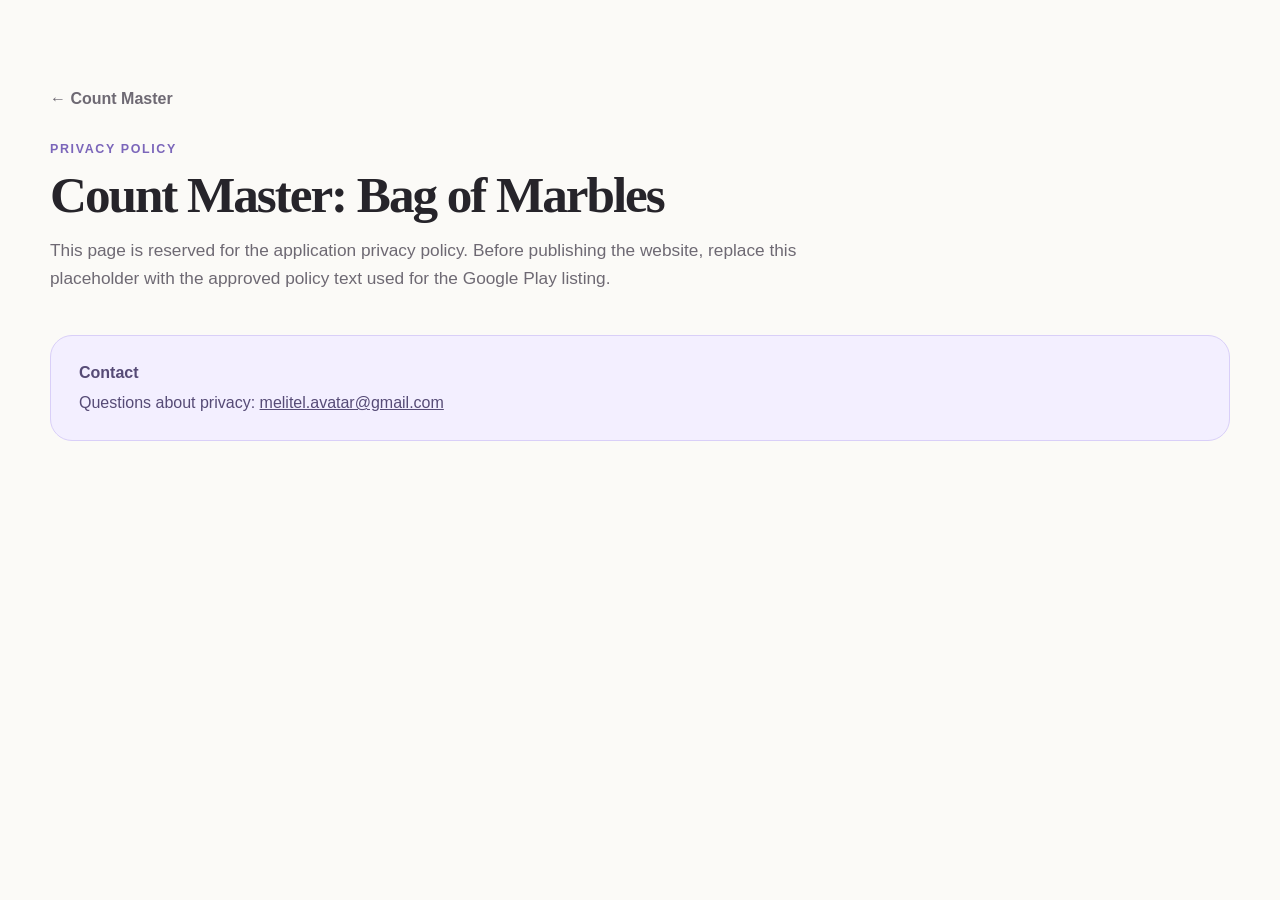
==== count-master-privacy/index.html @ 42ecc59a "Initial commit" ====
<!doctype html><html lang="en"><head><meta charset="utf-8"><meta name="viewport" content="width=device-width,initial-scale=1"><title>Count Master — Privacy Policy</title><link rel="stylesheet" href="../styles.css"></head><body><main class="section"><div class="container"><a class="back-link" href="../apps/count-master/">← Count Master</a><div class="section-head"><span class="kicker">Privacy policy</span><h2>Count Master: Bag of Marbles</h2><p>This page is reserved for the application privacy policy. Before publishing the website, replace this placeholder with the approved policy text used for the Google Play listing.</p></div><div class="notice"><strong>Contact</strong>Questions about privacy: <a href="mailto:melitel.avatar@gmail.com">melitel.avatar@gmail.com</a></div></div></main></body></html>
---- styles.css ----
:root{--bg:#fbfaf7;--paper:#fff;--ink:#26242a;--muted:#6e6973;--line:rgba(38,36,42,.12);--shadow:0 24px 70px rgba(32,27,35,.12);--radius:28px;--container:1180px;--sans:Inter,ui-sans-serif,-apple-system,BlinkMacSystemFont,"Segoe UI",sans-serif;--serif:Georgia,"Times New Roman",serif}
*{box-sizing:border-box}html{scroll-behavior:smooth}body{margin:0;background:var(--bg);color:var(--ink);font-family:var(--sans);line-height:1.6;overflow-x:hidden}img{display:block;max-width:100%}a{color:inherit}.container{width:min(var(--container),calc(100% - 40px));margin:auto}.skip-link{position:fixed;top:-100px;left:18px;z-index:999;padding:10px 14px;border-radius:10px;background:#1d1c21;color:#fff}.skip-link:focus{top:18px}.site-header{position:sticky;top:0;z-index:100;border-bottom:1px solid transparent;transition:.25s}.site-header.is-scrolled{background:rgba(251,250,247,.9);border-color:var(--line);backdrop-filter:blur(18px);box-shadow:0 10px 35px rgba(30,27,35,.06)}.header-inner{min-height:76px;display:flex;align-items:center;justify-content:space-between;gap:24px}.brand{display:flex;align-items:center;gap:10px;font:700 1.4rem var(--serif);text-decoration:none}.brand-mark{display:grid;place-items:center;width:36px;height:36px;border-radius:12px;background:#222;color:#fff}.main-nav{display:flex;gap:26px;align-items:center}.main-nav a{text-decoration:none;font-size:.92rem;font-weight:700;color:var(--muted)}.main-nav a:hover{color:var(--ink)}.lang-switch{display:flex;padding:4px;border:1px solid var(--line);background:#fff;border-radius:999px}.lang-button{border:0;background:transparent;padding:6px 10px;border-radius:999px;font-weight:800;font-size:.75rem;cursor:pointer;color:var(--muted)}.lang-button.is-active{background:#252329;color:#fff}.hero{position:relative;padding:100px 0 84px;overflow:hidden}.hero:before{content:"";position:absolute;inset:-260px auto auto 55%;width:620px;height:620px;border-radius:50%;background:radial-gradient(circle,#fff 0,rgba(220,205,255,.45) 42%,transparent 70%)}.hero-grid{position:relative;display:grid;grid-template-columns:1.05fr .95fr;gap:70px;align-items:center}.eyebrow{display:inline-flex;align-items:center;gap:9px;padding:8px 13px;border-radius:999px;background:#fff;border:1px solid var(--line);font-size:.78rem;font-weight:800;text-transform:uppercase;letter-spacing:.09em}.hero h1{font:600 clamp(3.4rem,7vw,6.6rem)/.95 var(--serif);letter-spacing:-.055em;margin:24px 0}.hero-lead{font-size:clamp(1.08rem,1.8vw,1.32rem);color:var(--muted);max-width:680px;margin:0}.hero-actions{display:flex;flex-wrap:wrap;gap:14px;margin-top:32px}.button{display:inline-flex;align-items:center;justify-content:center;gap:10px;min-height:50px;padding:11px 20px;border-radius:15px;text-decoration:none;font-weight:800;border:1px solid var(--line);background:#fff}.button.primary{background:#252329;color:#fff;border-color:#252329;box-shadow:0 16px 34px rgba(30,27,35,.18)}.button:hover{transform:translateY(-2px)}.hero-art{position:relative;min-height:510px}.art-stack{position:absolute;inset:0}.art-card{position:absolute;width:320px;border-radius:36px;box-shadow:var(--shadow);overflow:hidden;border:8px solid rgba(255,255,255,.9);background:#fff}.art-card img{width:100%;aspect-ratio:800/520;object-fit:cover}.art-card.one{top:15px;right:30px;transform:rotate(4deg)}.art-card.two{top:180px;left:0;transform:rotate(-8deg)}.art-card.three{bottom:0;right:110px;width:240px;transform:rotate(7deg)}.section{padding:86px 0}.section.alt{background:#fff}.section-head{max-width:760px;margin-bottom:42px}.kicker{display:block;margin-bottom:9px;font-size:.78rem;font-weight:900;text-transform:uppercase;letter-spacing:.13em;color:#7b66ba}.section h2{font:600 clamp(2.4rem,4vw,4.4rem)/1.03 var(--serif);letter-spacing:-.04em;margin:0 0 16px}.section-head p{font-size:1.08rem;color:var(--muted);margin:0}.apps-list{display:grid;gap:28px}.app-banner{position:relative;min-height:390px;display:grid;grid-template-columns:.9fr 1.1fr;align-items:stretch;border-radius:34px;overflow:hidden;background:#fff;border:1px solid var(--line);box-shadow:0 18px 55px rgba(30,27,35,.08)}.app-banner:nth-child(even){grid-template-columns:1.1fr .9fr}.app-banner:nth-child(even) .banner-art{order:2}.banner-art{position:relative;min-height:390px;padding:28px;display:grid;place-items:center;overflow:hidden}.banner-art:after{content:"";position:absolute;width:340px;height:340px;border-radius:50%;border:1px solid rgba(255,255,255,.45)}.banner-art img{position:relative;z-index:2;width:min(520px,94%);border-radius:28px;box-shadow:0 20px 55px rgba(30,27,35,.2)}.banner-copy{padding:48px 50px;display:flex;flex-direction:column;justify-content:center}.app-meta{display:flex;gap:9px;flex-wrap:wrap;margin-bottom:17px}.pill{padding:6px 10px;border-radius:999px;background:#f1eef8;font-size:.75rem;font-weight:900;color:#655696}.pill.soft{background:#f6f3ed;color:#756d62}.banner-copy h3{font:600 clamp(2.25rem,4vw,4rem)/1.02 var(--serif);letter-spacing:-.04em;margin:0 0 16px}.banner-copy p{color:var(--muted);font-size:1.04rem;max-width:620px;margin:0}.banner-links{display:flex;gap:13px;flex-wrap:wrap;margin-top:28px}.fortune .banner-art,.theme-fortune .app-hero-art{background:linear-gradient(135deg,#ffd9d3,#ef9ca5)}.math .banner-art,.theme-math .app-hero-art{background:linear-gradient(135deg,#ddd0ff,#8f78dd)}.count .banner-art,.theme-count .app-hero-art{background:linear-gradient(135deg,#c8f1e7,#4caeb0)}.river .banner-art,.theme-river .app-hero-art{background:linear-gradient(135deg,#e2f7ee,#4090a0)}.about-grid{display:grid;grid-template-columns:1fr 1fr;gap:24px}.info-card{padding:34px;border-radius:26px;background:#fff;border:1px solid var(--line)}.info-card h3{font:600 1.7rem var(--serif);margin:0 0 8px}.info-card p{color:var(--muted);margin:0}.site-footer{padding:36px 0;border-top:1px solid var(--line)}.footer-inner{display:flex;justify-content:space-between;align-items:center;gap:22px;color:var(--muted);font-size:.9rem}.footer-links{display:flex;gap:18px;flex-wrap:wrap}.footer-links a{text-decoration:none}.reveal{opacity:0;transform:translateY(18px);transition:opacity .65s ease,transform .65s ease}.reveal.is-visible{opacity:1;transform:none}
/* App detail pages */
.app-hero{padding:72px 0 70px}.app-hero-grid{display:grid;grid-template-columns:1fr 1fr;gap:64px;align-items:center}.back-link{display:inline-flex;gap:7px;text-decoration:none;color:var(--muted);font-weight:800;margin-bottom:28px}.app-icon-row{display:flex;align-items:center;gap:15px}.mini-icon{width:78px;height:78px;border-radius:22px;object-fit:cover;box-shadow:0 14px 30px rgba(30,27,35,.12);background:#fff}.app-hero h1{font:600 clamp(3.1rem,6vw,6rem)/.95 var(--serif);letter-spacing:-.052em;margin:20px 0}.app-hero p{font-size:1.12rem;color:var(--muted);max-width:650px}.app-hero-art{min-height:480px;border-radius:38px;display:grid;place-items:center;padding:34px;overflow:hidden;box-shadow:var(--shadow)}.app-hero-art img{width:min(600px,100%);border-radius:28px;box-shadow:0 22px 50px rgba(30,27,35,.24)}.feature-grid{display:grid;grid-template-columns:repeat(3,1fr);gap:20px}.feature{padding:28px;border-radius:24px;background:#fff;border:1px solid var(--line)}.feature b{display:block;font:600 1.38rem var(--serif);margin:10px 0 8px}.feature p{margin:0;color:var(--muted)}.feature-symbol{font-size:1.7rem}.screen-grid{display:grid;grid-template-columns:repeat(5,1fr);gap:16px;align-items:start}.screen-grid img{width:100%;border-radius:20px;border:6px solid #fff;box-shadow:0 14px 36px rgba(30,27,35,.15)}.notice{padding:24px 28px;border-radius:22px;background:#f3efff;border:1px solid #d9cff8;color:#564b76}.notice strong{display:block;margin-bottom:5px}.mockup-grid{display:grid;grid-template-columns:repeat(3,1fr);gap:20px}.mock-panel{min-height:250px;border-radius:25px;padding:28px;color:#fff;display:flex;flex-direction:column;justify-content:flex-end;box-shadow:0 18px 48px rgba(30,27,35,.14)}.mock-panel h3{font:600 1.7rem var(--serif);margin:0 0 7px}.mock-panel p{margin:0;color:rgba(255,255,255,.84)}.theme-math .mock-panel{background:linear-gradient(145deg,#5a429e,#9d82e6)}.theme-count .mock-panel{background:linear-gradient(145deg,#226f78,#55b8ae)}.theme-river .mock-panel{background:linear-gradient(145deg,#1d6478,#51a79a)}.support-card{display:grid;grid-template-columns:1.1fr .9fr;gap:30px;align-items:center;padding:40px;border-radius:30px;background:#252329;color:#fff}.support-card h2{color:#fff}.support-card p{color:rgba(255,255,255,.72)}.support-actions{display:flex;justify-content:flex-end;gap:12px;flex-wrap:wrap}.support-actions .button{background:#fff;color:#252329}.support-actions .button.ghost{background:transparent;color:#fff;border-color:rgba(255,255,255,.25)}
@media(max-width:920px){.main-nav{display:none}.hero-grid,.app-hero-grid,.about-grid,.support-card{grid-template-columns:1fr}.hero{padding-top:60px}.hero-art{min-height:440px}.app-banner,.app-banner:nth-child(even){grid-template-columns:1fr}.app-banner:nth-child(even) .banner-art{order:0}.banner-art{min-height:310px}.feature-grid,.mockup-grid{grid-template-columns:1fr 1fr}.screen-grid{grid-template-columns:repeat(3,1fr)}.support-actions{justify-content:flex-start}}
@media(max-width:620px){.container{width:min(100% - 24px,var(--container))}.header-inner{min-height:66px}.hero{padding:55px 0 60px}.hero h1{font-size:3.4rem}.hero-art{min-height:330px}.art-card{width:220px}.art-card.one{right:5px}.art-card.two{top:140px}.art-card.three{width:170px;right:45px}.section{padding:64px 0}.banner-copy{padding:32px 25px}.banner-art{padding:18px;min-height:245px}.feature-grid,.mockup-grid{grid-template-columns:1fr}.screen-grid{grid-template-columns:repeat(2,1fr)}.footer-inner{align-items:flex-start;flex-direction:column}.app-hero{padding-top:45px}.app-hero-art{min-height:300px;padding:18px}.support-card{padding:28px}.language-switch{margin-left:auto}}
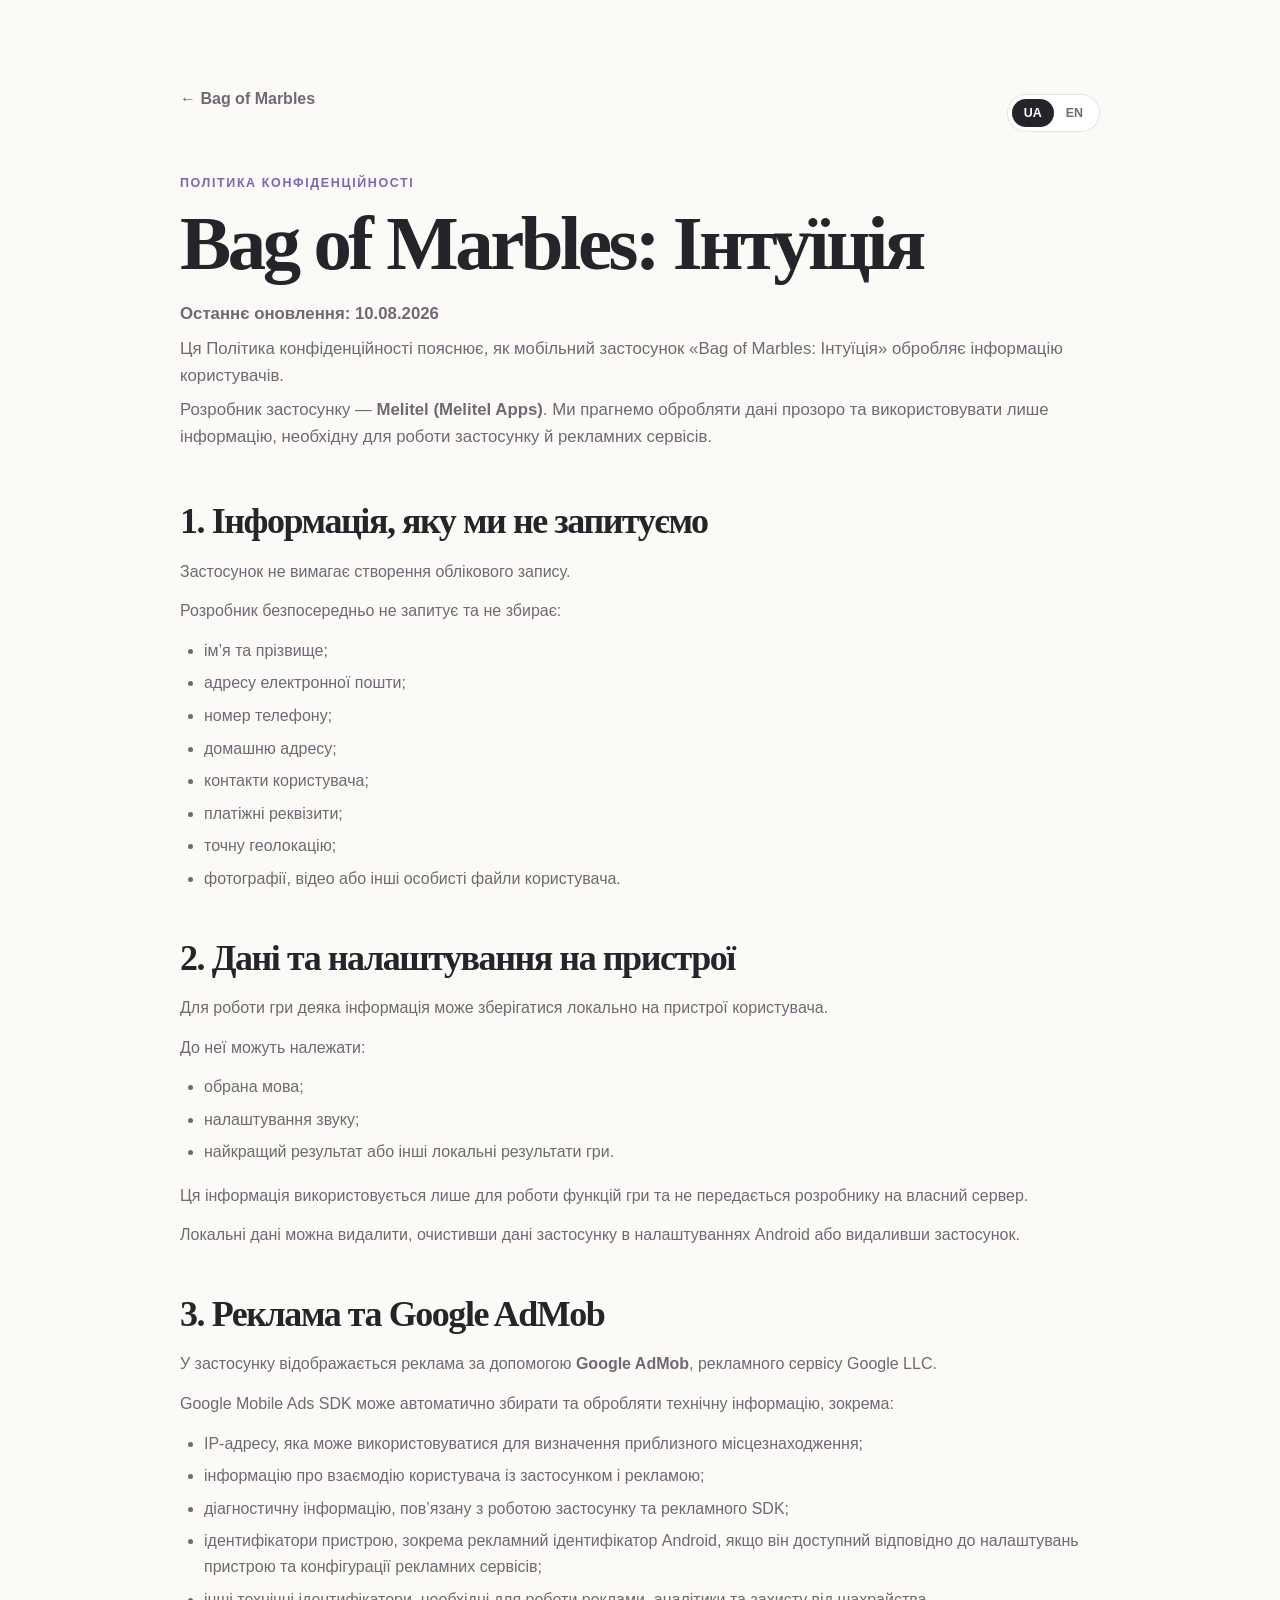
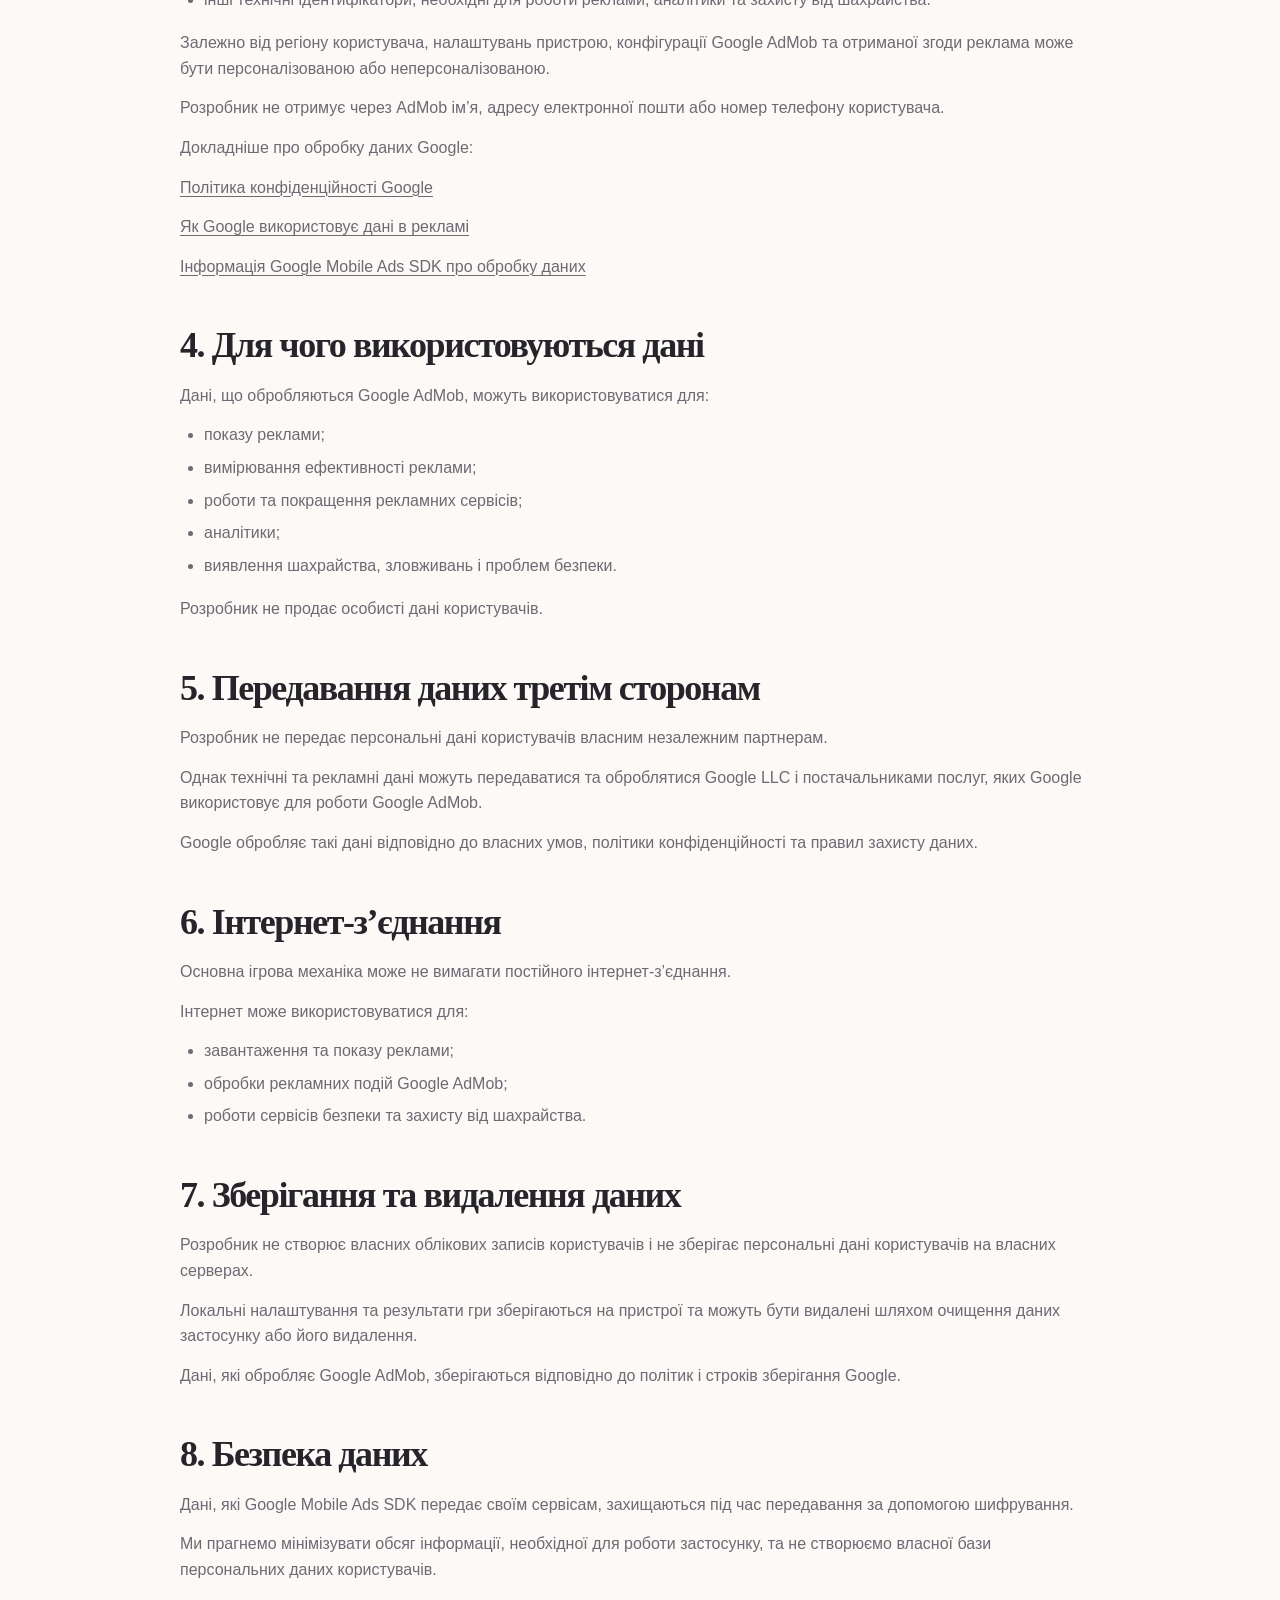
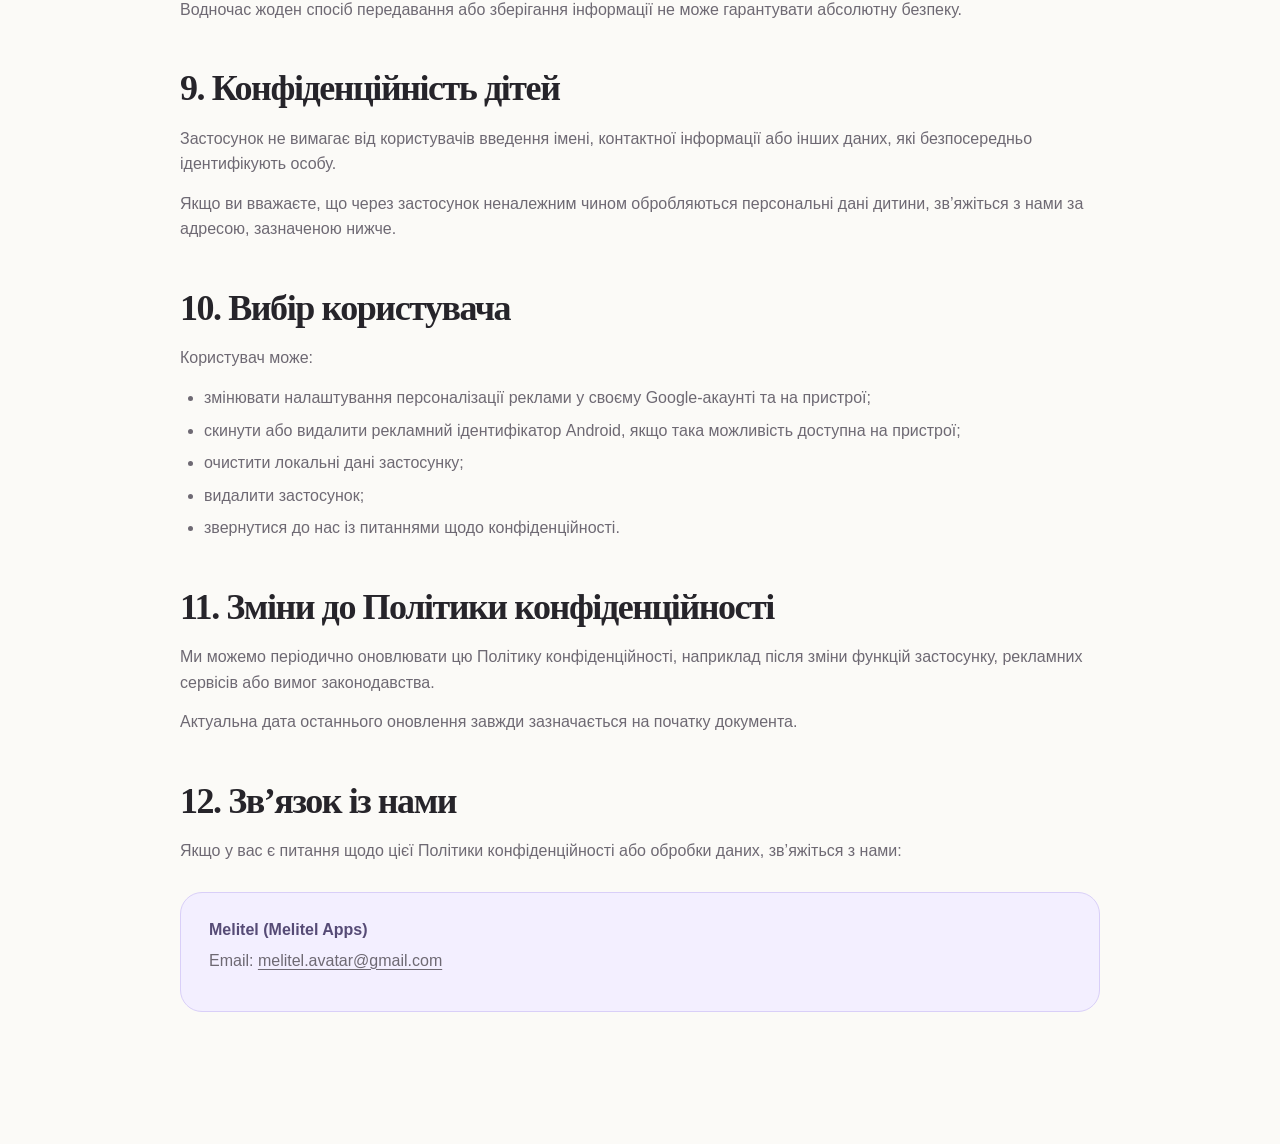
==== commit 3c4f14cd: "BoM privacy policy" ====
--- a/count-master-privacy/index.html
+++ b/count-master-privacy/index.html
@@ -1 +1,1474 @@
-<!doctype html><html lang="en"><head><meta charset="utf-8"><meta name="viewport" content="width=device-width,initial-scale=1"><title>Count Master — Privacy Policy</title><link rel="stylesheet" href="../styles.css"></head><body><main class="section"><div class="container"><a class="back-link" href="../apps/count-master/">← Count Master</a><div class="section-head"><span class="kicker">Privacy policy</span><h2>Count Master: Bag of Marbles</h2><p>This page is reserved for the application privacy policy. Before publishing the website, replace this placeholder with the approved policy text used for the Google Play listing.</p></div><div class="notice"><strong>Contact</strong>Questions about privacy: <a href="mailto:melitel.avatar@gmail.com">melitel.avatar@gmail.com</a></div></div></main></body></html>+<!doctype html>
+
+<html lang="uk">
+
+<head>
+    <meta charset="utf-8">
+
+    <meta name="viewport"
+          content="width=device-width, initial-scale=1">
+
+    <meta name="theme-color"
+          content="#fbfaf7">
+
+    <meta name="description"
+          content="Політика конфіденційності застосунку Bag of Marbles: Інтуїція / Bag of Marbles: Intuition Game.">
+
+    <title>
+        Bag of Marbles — Політика конфіденційності
+    </title>
+
+    <link rel="stylesheet"
+          href="../styles.css">
+
+    <style>
+        .privacy-wrapper {
+            max-width: 920px;
+        }
+
+        .privacy-toolbar {
+            display: flex;
+            justify-content: space-between;
+            align-items: center;
+            gap: 20px;
+            margin-bottom: 34px;
+        }
+
+        .privacy-lang-switch {
+            display: flex;
+            padding: 4px;
+            border: 1px solid var(--line);
+            background: var(--paper);
+            border-radius: 999px;
+        }
+
+        .privacy-lang-button {
+            border: 0;
+            background: transparent;
+            padding: 7px 12px;
+            border-radius: 999px;
+            color: var(--muted);
+            font-weight: 800;
+            font-size: 0.78rem;
+            cursor: pointer;
+        }
+
+            .privacy-lang-button.is-active {
+                background: var(--ink);
+                color: var(--paper);
+            }
+
+        .privacy-header {
+            margin-bottom: 50px;
+        }
+
+            .privacy-header h1 {
+                font: 600 clamp(2.7rem, 6vw, 5.5rem) / 0.98 var(--serif);
+                letter-spacing: -0.045em;
+                margin: 12px 0 20px;
+            }
+
+            .privacy-header p {
+                color: var(--muted);
+                font-size: 1.05rem;
+                margin: 8px 0;
+            }
+
+        .privacy-content {
+            font-size: 1rem;
+        }
+
+            .privacy-content section {
+                margin: 0 0 46px;
+            }
+
+            .privacy-content h2 {
+                font: 600 clamp(1.65rem, 3vw, 2.25rem) / 1.15 var(--serif);
+                margin: 0 0 16px;
+            }
+
+            .privacy-content p {
+                color: var(--muted);
+                margin: 0 0 14px;
+            }
+
+            .privacy-content ul {
+                color: var(--muted);
+                margin: 14px 0 18px;
+                padding-left: 24px;
+            }
+
+            .privacy-content li {
+                margin: 7px 0;
+            }
+
+            .privacy-content a {
+                text-decoration-thickness: 1px;
+                text-underline-offset: 3px;
+            }
+
+        .privacy-note {
+            margin: 28px 0 46px;
+        }
+
+        [data-policy-lang] {
+            display: none;
+        }
+
+            [data-policy-lang].is-active {
+                display: block;
+            }
+
+        @media (max-width: 620px) {
+            .privacy-toolbar {
+                align-items: flex-start;
+                flex-direction: column;
+            }
+
+            .privacy-header h1 {
+                font-size: 2.75rem;
+            }
+        }
+    </style>
+</head>
+
+
+<body class="app-page theme-count">
+
+    <main class="section">
+
+        <div class="container privacy-wrapper">
+
+
+            <!-- =================================================
+                 Top navigation
+                 ================================================= -->
+
+            <div class="privacy-toolbar">
+
+                <a class="back-link"
+                   href="../apps/count-master/">
+                    ← Bag of Marbles
+                </a>
+
+
+                <div class="privacy-lang-switch"
+                     aria-label="Language">
+
+                    <button type="button"
+                            class="privacy-lang-button is-active"
+                            data-set-policy-lang="uk"
+                            aria-pressed="true">
+                        UA
+                    </button>
+
+
+                    <button type="button"
+                            class="privacy-lang-button"
+                            data-set-policy-lang="en"
+                            aria-pressed="false">
+                        EN
+                    </button>
+
+                </div>
+
+            </div>
+
+
+
+            <!-- =================================================
+                 Ukrainian version
+                 ================================================= -->
+
+            <div data-policy-lang="uk"
+                 class="is-active">
+
+                <header class="privacy-header">
+
+                    <span class="kicker">
+                        Політика конфіденційності
+                    </span>
+
+
+                    <h1>
+                        Bag of Marbles: Інтуїція
+                    </h1>
+
+
+                    <p>
+                        <strong>
+                            Останнє оновлення: 10.08.2026
+                        </strong>
+                    </p>
+
+
+                    <p>
+                        Ця Політика конфіденційності пояснює,
+                        як мобільний застосунок
+                        «Bag of Marbles: Інтуїція»
+                        обробляє інформацію користувачів.
+                    </p>
+
+
+                    <p>
+                        Розробник застосунку —
+                        <strong>Melitel (Melitel Apps)</strong>.
+                        Ми прагнемо обробляти дані прозоро
+                        та використовувати лише інформацію,
+                        необхідну для роботи застосунку
+                        й рекламних сервісів.
+                    </p>
+
+                </header>
+
+
+
+                <div class="privacy-content">
+
+
+                    <!-- 1 -->
+
+                    <section>
+
+                        <h2>
+                            1. Інформація, яку ми не запитуємо
+                        </h2>
+
+
+                        <p>
+                            Застосунок не вимагає створення
+                            облікового запису.
+                        </p>
+
+
+                        <p>
+                            Розробник безпосередньо не запитує
+                            та не збирає:
+                        </p>
+
+
+                        <ul>
+                            <li>ім’я та прізвище;</li>
+                            <li>адресу електронної пошти;</li>
+                            <li>номер телефону;</li>
+                            <li>домашню адресу;</li>
+                            <li>контакти користувача;</li>
+                            <li>платіжні реквізити;</li>
+                            <li>точну геолокацію;</li>
+                            <li>
+                                фотографії, відео або інші
+                                особисті файли користувача.
+                            </li>
+                        </ul>
+
+                    </section>
+
+
+
+                    <!-- 2 -->
+
+                    <section>
+
+                        <h2>
+                            2. Дані та налаштування на пристрої
+                        </h2>
+
+
+                        <p>
+                            Для роботи гри деяка інформація
+                            може зберігатися локально на
+                            пристрої користувача.
+                        </p>
+
+
+                        <p>
+                            До неї можуть належати:
+                        </p>
+
+
+                        <ul>
+                            <li>обрана мова;</li>
+                            <li>налаштування звуку;</li>
+                            <li>
+                                найкращий результат
+                                або інші локальні результати гри.
+                            </li>
+                        </ul>
+
+
+                        <p>
+                            Ця інформація використовується
+                            лише для роботи функцій гри
+                            та не передається розробнику
+                            на власний сервер.
+                        </p>
+
+
+                        <p>
+                            Локальні дані можна видалити,
+                            очистивши дані застосунку
+                            в налаштуваннях Android
+                            або видаливши застосунок.
+                        </p>
+
+                    </section>
+
+
+
+                    <!-- 3 -->
+
+                    <section>
+
+                        <h2>
+                            3. Реклама та Google AdMob
+                        </h2>
+
+
+                        <p>
+                            У застосунку відображається реклама
+                            за допомогою
+                            <strong>Google AdMob</strong>,
+                            рекламного сервісу Google LLC.
+                        </p>
+
+
+                        <p>
+                            Google Mobile Ads SDK може
+                            автоматично збирати та обробляти
+                            технічну інформацію, зокрема:
+                        </p>
+
+
+                        <ul>
+                            <li>
+                                IP-адресу, яка може
+                                використовуватися для визначення
+                                приблизного місцезнаходження;
+                            </li>
+
+                            <li>
+                                інформацію про взаємодію
+                                користувача із застосунком
+                                і рекламою;
+                            </li>
+
+                            <li>
+                                діагностичну інформацію,
+                                пов’язану з роботою застосунку
+                                та рекламного SDK;
+                            </li>
+
+                            <li>
+                                ідентифікатори пристрою,
+                                зокрема рекламний ідентифікатор
+                                Android, якщо він доступний
+                                відповідно до налаштувань
+                                пристрою та конфігурації
+                                рекламних сервісів;
+                            </li>
+
+                            <li>
+                                інші технічні ідентифікатори,
+                                необхідні для роботи реклами,
+                                аналітики та захисту
+                                від шахрайства.
+                            </li>
+                        </ul>
+
+
+                        <p>
+                            Залежно від регіону користувача,
+                            налаштувань пристрою,
+                            конфігурації Google AdMob
+                            та отриманої згоди реклама
+                            може бути персоналізованою
+                            або неперсоналізованою.
+                        </p>
+
+
+                        <p>
+                            Розробник не отримує через AdMob
+                            ім’я, адресу електронної пошти
+                            або номер телефону користувача.
+                        </p>
+
+
+                        <p>
+                            Докладніше про обробку даних Google:
+                        </p>
+
+
+                        <p>
+                            <a href="https://policies.google.com/privacy"
+                               target="_blank"
+                               rel="noopener">
+                                Політика конфіденційності Google
+                            </a>
+                        </p>
+
+
+                        <p>
+                            <a href="https://policies.google.com/technologies/ads"
+                               target="_blank"
+                               rel="noopener">
+                                Як Google використовує дані в рекламі
+                            </a>
+                        </p>
+
+
+                        <p>
+                            <a href="https://developers.google.com/admob/android/privacy/play-data-disclosure"
+                               target="_blank"
+                               rel="noopener">
+                                Інформація Google Mobile Ads SDK
+                                про обробку даних
+                            </a>
+                        </p>
+
+                    </section>
+
+
+
+                    <!-- 4 -->
+
+                    <section>
+
+                        <h2>
+                            4. Для чого використовуються дані
+                        </h2>
+
+
+                        <p>
+                            Дані, що обробляються Google AdMob,
+                            можуть використовуватися для:
+                        </p>
+
+
+                        <ul>
+                            <li>показу реклами;</li>
+                            <li>
+                                вимірювання ефективності реклами;
+                            </li>
+                            <li>
+                                роботи та покращення
+                                рекламних сервісів;
+                            </li>
+                            <li>аналітики;</li>
+                            <li>
+                                виявлення шахрайства,
+                                зловживань і проблем безпеки.
+                            </li>
+                        </ul>
+
+
+                        <p>
+                            Розробник не продає особисті
+                            дані користувачів.
+                        </p>
+
+                    </section>
+
+
+
+                    <!-- 5 -->
+
+                    <section>
+
+                        <h2>
+                            5. Передавання даних третім сторонам
+                        </h2>
+
+
+                        <p>
+                            Розробник не передає персональні
+                            дані користувачів власним
+                            незалежним партнерам.
+                        </p>
+
+
+                        <p>
+                            Однак технічні та рекламні дані
+                            можуть передаватися та оброблятися
+                            Google LLC і постачальниками послуг,
+                            яких Google використовує
+                            для роботи Google AdMob.
+                        </p>
+
+
+                        <p>
+                            Google обробляє такі дані
+                            відповідно до власних умов,
+                            політики конфіденційності
+                            та правил захисту даних.
+                        </p>
+
+                    </section>
+
+
+
+                    <!-- 6 -->
+
+                    <section>
+
+                        <h2>
+                            6. Інтернет-з’єднання
+                        </h2>
+
+
+                        <p>
+                            Основна ігрова механіка може
+                            не вимагати постійного
+                            інтернет-з’єднання.
+                        </p>
+
+
+                        <p>
+                            Інтернет може використовуватися для:
+                        </p>
+
+
+                        <ul>
+                            <li>завантаження та показу реклами;</li>
+                            <li>
+                                обробки рекламних подій
+                                Google AdMob;
+                            </li>
+                            <li>
+                                роботи сервісів безпеки
+                                та захисту від шахрайства.
+                            </li>
+                        </ul>
+
+                    </section>
+
+
+
+                    <!-- 7 -->
+
+                    <section>
+
+                        <h2>
+                            7. Зберігання та видалення даних
+                        </h2>
+
+
+                        <p>
+                            Розробник не створює власних
+                            облікових записів користувачів
+                            і не зберігає персональні дані
+                            користувачів на власних серверах.
+                        </p>
+
+
+                        <p>
+                            Локальні налаштування та результати
+                            гри зберігаються на пристрої
+                            та можуть бути видалені шляхом
+                            очищення даних застосунку
+                            або його видалення.
+                        </p>
+
+
+                        <p>
+                            Дані, які обробляє Google AdMob,
+                            зберігаються відповідно до політик
+                            і строків зберігання Google.
+                        </p>
+
+                    </section>
+
+
+
+                    <!-- 8 -->
+
+                    <section>
+
+                        <h2>
+                            8. Безпека даних
+                        </h2>
+
+
+                        <p>
+                            Дані, які Google Mobile Ads SDK
+                            передає своїм сервісам,
+                            захищаються під час передавання
+                            за допомогою шифрування.
+                        </p>
+
+
+                        <p>
+                            Ми прагнемо мінімізувати обсяг
+                            інформації, необхідної для роботи
+                            застосунку, та не створюємо
+                            власної бази персональних даних
+                            користувачів.
+                        </p>
+
+
+                        <p>
+                            Водночас жоден спосіб передавання
+                            або зберігання інформації
+                            не може гарантувати абсолютну
+                            безпеку.
+                        </p>
+
+                    </section>
+
+
+
+                    <!-- 9 -->
+
+                    <section>
+
+                        <h2>
+                            9. Конфіденційність дітей
+                        </h2>
+
+
+                        <p>
+                            Застосунок не вимагає від
+                            користувачів введення імені,
+                            контактної інформації
+                            або інших даних, які безпосередньо
+                            ідентифікують особу.
+                        </p>
+
+
+                        <p>
+                            Якщо ви вважаєте, що через
+                            застосунок неналежним чином
+                            обробляються персональні дані
+                            дитини, зв’яжіться з нами
+                            за адресою, зазначеною нижче.
+                        </p>
+
+                    </section>
+
+
+
+                    <!-- 10 -->
+
+                    <section>
+
+                        <h2>
+                            10. Вибір користувача
+                        </h2>
+
+
+                        <p>
+                            Користувач може:
+                        </p>
+
+
+                        <ul>
+                            <li>
+                                змінювати налаштування
+                                персоналізації реклами
+                                у своєму Google-акаунті
+                                та на пристрої;
+                            </li>
+
+                            <li>
+                                скинути або видалити
+                                рекламний ідентифікатор Android,
+                                якщо така можливість доступна
+                                на пристрої;
+                            </li>
+
+                            <li>
+                                очистити локальні дані
+                                застосунку;
+                            </li>
+
+                            <li>видалити застосунок;</li>
+
+                            <li>
+                                звернутися до нас із питаннями
+                                щодо конфіденційності.
+                            </li>
+                        </ul>
+
+                    </section>
+
+
+
+                    <!-- 11 -->
+
+                    <section>
+
+                        <h2>
+                            11. Зміни до Політики конфіденційності
+                        </h2>
+
+
+                        <p>
+                            Ми можемо періодично оновлювати
+                            цю Політику конфіденційності,
+                            наприклад після зміни функцій
+                            застосунку, рекламних сервісів
+                            або вимог законодавства.
+                        </p>
+
+
+                        <p>
+                            Актуальна дата останнього оновлення
+                            завжди зазначається на початку
+                            документа.
+                        </p>
+
+                    </section>
+
+
+
+                    <!-- 12 -->
+
+                    <section>
+
+                        <h2>
+                            12. Зв’язок із нами
+                        </h2>
+
+
+                        <p>
+                            Якщо у вас є питання щодо
+                            цієї Політики конфіденційності
+                            або обробки даних,
+                            зв’яжіться з нами:
+                        </p>
+
+
+                        <div class="notice privacy-note">
+
+                            <strong>
+                                Melitel (Melitel Apps)
+                            </strong>
+
+                            <p>
+                                Email:
+                                <a href="mailto:melitel.avatar@gmail.com">
+                                    melitel.avatar@gmail.com
+                                </a>
+                            </p>
+
+                        </div>
+
+                    </section>
+
+                </div>
+
+            </div>
+
+
+
+            <!-- =================================================
+                 English version
+                 ================================================= -->
+
+            <div data-policy-lang="en">
+
+                <header class="privacy-header">
+
+                    <span class="kicker">
+                        Privacy Policy
+                    </span>
+
+
+                    <h1>
+                        Bag of Marbles: Intuition Game
+                    </h1>
+
+
+                    <p>
+                        <strong>
+                            Last updated: August 10, 2026
+                        </strong>
+                    </p>
+
+
+                    <p>
+                        This Privacy Policy explains how
+                        the mobile application
+                        “Bag of Marbles: Intuition Game”
+                        handles user information.
+                    </p>
+
+
+                    <p>
+                        The application is developed by
+                        <strong>Melitel (Melitel Apps)</strong>.
+                        We aim to handle data transparently
+                        and use only the information necessary
+                        for the operation of the app
+                        and advertising services.
+                    </p>
+
+                </header>
+
+
+
+                <div class="privacy-content">
+
+
+                    <!-- 1 -->
+
+                    <section>
+
+                        <h2>
+                            1. Information we do not request
+                        </h2>
+
+
+                        <p>
+                            The application does not require
+                            users to create an account.
+                        </p>
+
+
+                        <p>
+                            The developer does not directly
+                            request or collect:
+                        </p>
+
+
+                        <ul>
+                            <li>first or last name;</li>
+                            <li>email address;</li>
+                            <li>phone number;</li>
+                            <li>home address;</li>
+                            <li>user contacts;</li>
+                            <li>payment information;</li>
+                            <li>precise location;</li>
+                            <li>
+                                photos, videos, or other
+                                personal files.
+                            </li>
+                        </ul>
+
+                    </section>
+
+
+
+                    <!-- 2 -->
+
+                    <section>
+
+                        <h2>
+                            2. Data and settings stored on the device
+                        </h2>
+
+
+                        <p>
+                            Some information may be stored
+                            locally on the user's device
+                            to provide the game's functionality.
+                        </p>
+
+
+                        <p>
+                            This may include:
+                        </p>
+
+
+                        <ul>
+                            <li>selected language;</li>
+                            <li>sound settings;</li>
+                            <li>
+                                best score or other
+                                local game results.
+                            </li>
+                        </ul>
+
+
+                        <p>
+                            This information is used only
+                            for the application's functionality
+                            and is not transmitted to
+                            the developer's own server.
+                        </p>
+
+
+                        <p>
+                            Local data can be removed
+                            by clearing the application's data
+                            in Android settings
+                            or by uninstalling the application.
+                        </p>
+
+                    </section>
+
+
+
+                    <!-- 3 -->
+
+                    <section>
+
+                        <h2>
+                            3. Advertising and Google AdMob
+                        </h2>
+
+
+                        <p>
+                            The application displays advertising
+                            using <strong>Google AdMob</strong>,
+                            an advertising service provided
+                            by Google LLC.
+                        </p>
+
+
+                        <p>
+                            The Google Mobile Ads SDK may
+                            automatically collect and process
+                            technical information including:
+                        </p>
+
+
+                        <ul>
+                            <li>
+                                IP address, which may be used
+                                to estimate the device's
+                                general location;
+                            </li>
+
+                            <li>
+                                user interactions with
+                                the application and advertising;
+                            </li>
+
+                            <li>
+                                diagnostic information related
+                                to the performance of the app
+                                and advertising SDK;
+                            </li>
+
+                            <li>
+                                device identifiers, including
+                                the Android advertising ID
+                                when available according to
+                                device settings and advertising
+                                service configuration;
+                            </li>
+
+                            <li>
+                                other technical identifiers
+                                required for advertising,
+                                analytics, and fraud prevention.
+                            </li>
+                        </ul>
+
+
+                        <p>
+                            Depending on the user's region,
+                            device settings, Google AdMob
+                            configuration, and consent choices,
+                            advertising may be personalized
+                            or non-personalized.
+                        </p>
+
+
+                        <p>
+                            The developer does not receive
+                            the user's name, email address,
+                            or phone number through AdMob.
+                        </p>
+
+
+                        <p>
+                            More information about Google's
+                            data practices:
+                        </p>
+
+
+                        <p>
+                            <a href="https://policies.google.com/privacy"
+                               target="_blank"
+                               rel="noopener">
+                                Google Privacy Policy
+                            </a>
+                        </p>
+
+
+                        <p>
+                            <a href="https://policies.google.com/technologies/ads"
+                               target="_blank"
+                               rel="noopener">
+                                How Google uses information
+                                in advertising
+                            </a>
+                        </p>
+
+
+                        <p>
+                            <a href="https://developers.google.com/admob/android/privacy/play-data-disclosure"
+                               target="_blank"
+                               rel="noopener">
+                                Google Mobile Ads SDK
+                                data disclosure
+                            </a>
+                        </p>
+
+                    </section>
+
+
+
+                    <!-- 4 -->
+
+                    <section>
+
+                        <h2>
+                            4. How data is used
+                        </h2>
+
+
+                        <p>
+                            Information processed by
+                            Google AdMob may be used for:
+                        </p>
+
+
+                        <ul>
+                            <li>displaying advertisements;</li>
+                            <li>
+                                measuring advertising performance;
+                            </li>
+                            <li>
+                                operating and improving
+                                advertising services;
+                            </li>
+                            <li>analytics;</li>
+                            <li>
+                                fraud prevention, security,
+                                and abuse detection.
+                            </li>
+                        </ul>
+
+
+                        <p>
+                            The developer does not sell
+                            users' personal information.
+                        </p>
+
+                    </section>
+
+
+
+                    <!-- 5 -->
+
+                    <section>
+
+                        <h2>
+                            5. Sharing with third parties
+                        </h2>
+
+
+                        <p>
+                            The developer does not share
+                            users' personal information
+                            with independent third parties.
+                        </p>
+
+
+                        <p>
+                            However, technical and advertising
+                            data may be transmitted to
+                            and processed by Google LLC
+                            and service providers used by Google
+                            to operate Google AdMob.
+                        </p>
+
+
+                        <p>
+                            Google processes such information
+                            according to its own terms,
+                            privacy policies,
+                            and data protection practices.
+                        </p>
+
+                    </section>
+
+
+
+                    <!-- 6 -->
+
+                    <section>
+
+                        <h2>
+                            6. Internet connection
+                        </h2>
+
+
+                        <p>
+                            The core gameplay may not require
+                            a continuous Internet connection.
+                        </p>
+
+
+                        <p>
+                            An Internet connection may be used for:
+                        </p>
+
+
+                        <ul>
+                            <li>
+                                loading and displaying
+                                advertisements;
+                            </li>
+
+                            <li>
+                                processing advertising events
+                                through Google AdMob;
+                            </li>
+
+                            <li>
+                                security and fraud-prevention
+                                services.
+                            </li>
+                        </ul>
+
+                    </section>
+
+
+
+                    <!-- 7 -->
+
+                    <section>
+
+                        <h2>
+                            7. Data retention and deletion
+                        </h2>
+
+
+                        <p>
+                            The developer does not create
+                            user accounts and does not store
+                            users' personal information
+                            on its own servers.
+                        </p>
+
+
+                        <p>
+                            Local game settings and results
+                            remain on the device and can
+                            be removed by clearing the app's data
+                            or uninstalling the application.
+                        </p>
+
+
+                        <p>
+                            Information processed by Google AdMob
+                            is retained according to Google's
+                            own policies and retention practices.
+                        </p>
+
+                    </section>
+
+
+
+                    <!-- 8 -->
+
+                    <section>
+
+                        <h2>
+                            8. Data security
+                        </h2>
+
+
+                        <p>
+                            Data transmitted by the
+                            Google Mobile Ads SDK
+                            to Google's services is protected
+                            using encryption in transit.
+                        </p>
+
+
+                        <p>
+                            We aim to minimize the amount
+                            of information required to operate
+                            the application and do not maintain
+                            our own database of users'
+                            personal information.
+                        </p>
+
+
+                        <p>
+                            However, no method of electronic
+                            transmission or storage can
+                            guarantee absolute security.
+                        </p>
+
+                    </section>
+
+
+
+                    <!-- 9 -->
+
+                    <section>
+
+                        <h2>
+                            9. Children's privacy
+                        </h2>
+
+
+                        <p>
+                            The application does not require
+                            users to provide their name,
+                            contact information,
+                            or other information that directly
+                            identifies them.
+                        </p>
+
+
+                        <p>
+                            If you believe that a child's
+                            personal information has been
+                            handled improperly through
+                            the application, please contact us
+                            using the information below.
+                        </p>
+
+                    </section>
+
+
+
+                    <!-- 10 -->
+
+                    <section>
+
+                        <h2>
+                            10. User choices
+                        </h2>
+
+
+                        <p>
+                            Users may:
+                        </p>
+
+
+                        <ul>
+                            <li>
+                                manage advertising
+                                personalization settings
+                                through their Google Account
+                                and device settings;
+                            </li>
+
+                            <li>
+                                reset or delete the Android
+                                advertising ID where supported
+                                by the device;
+                            </li>
+
+                            <li>
+                                clear the application's
+                                locally stored data;
+                            </li>
+
+                            <li>uninstall the application;</li>
+
+                            <li>
+                                contact us with questions
+                                regarding privacy.
+                            </li>
+                        </ul>
+
+                    </section>
+
+
+
+                    <!-- 11 -->
+
+                    <section>
+
+                        <h2>
+                            11. Changes to this Privacy Policy
+                        </h2>
+
+
+                        <p>
+                            We may update this Privacy Policy
+                            from time to time, for example
+                            when application functionality,
+                            advertising services,
+                            or legal requirements change.
+                        </p>
+
+
+                        <p>
+                            The date of the latest revision
+                            will always be shown
+                            at the beginning of this document.
+                        </p>
+
+                    </section>
+
+
+
+                    <!-- 12 -->
+
+                    <section>
+
+                        <h2>
+                            12. Contact us
+                        </h2>
+
+
+                        <p>
+                            If you have questions about
+                            this Privacy Policy
+                            or the handling of data,
+                            please contact:
+                        </p>
+
+
+                        <div class="notice privacy-note">
+
+                            <strong>
+                                Melitel (Melitel Apps)
+                            </strong>
+
+                            <p>
+                                Email:
+                                <a href="mailto:melitel.avatar@gmail.com">
+                                    melitel.avatar@gmail.com
+                                </a>
+                            </p>
+
+                        </div>
+
+                    </section>
+
+                </div>
+
+            </div>
+
+        </div>
+
+    </main>
+
+
+
+    <!-- =====================================================
+         Language switch
+         ===================================================== -->
+
+    <script>(() => {
+
+            const STORAGE_KEY =
+                "count-master-privacy-language";
+
+            const buttons =
+                document.querySelectorAll(
+                    "[data-set-policy-lang]"
+                );
+
+            const pages =
+                document.querySelectorAll(
+                    "[data-policy-lang]"
+                );
+
+
+            function setLanguage(lang) {
+
+                lang =
+                    lang === "en"
+                        ? "en"
+                        : "uk";
+
+
+                document.documentElement.lang =
+                    lang;
+
+
+                pages.forEach(page => {
+
+                    page.classList.toggle(
+                        "is-active",
+                        page.dataset.policyLang === lang
+                    );
+
+                });
+
+
+                buttons.forEach(button => {
+
+                    const active =
+                        button.dataset.setPolicyLang === lang;
+
+                    button.classList.toggle(
+                        "is-active",
+                        active
+                    );
+
+                    button.setAttribute(
+                        "aria-pressed",
+                        String(active)
+                    );
+
+                });
+
+
+                document.title =
+                    lang === "en"
+                        ? "Bag of Marbles: Intuition Game — Privacy Policy"
+                        : "Bag of Marbles: Інтуїція — Політика конфіденційності";
+
+
+                try {
+
+                    localStorage.setItem(
+                        STORAGE_KEY,
+                        lang
+                    );
+
+                } catch (_) {
+                    // Storage may be unavailable.
+                }
+
+            }
+
+
+            let initialLanguage = "uk";
+
+
+            try {
+
+                const savedLanguage =
+                    localStorage.getItem(
+                        STORAGE_KEY
+                    );
+
+                if (
+                    savedLanguage === "uk" ||
+                    savedLanguage === "en"
+                ) {
+                    initialLanguage =
+                        savedLanguage;
+                }
+
+            } catch (_) {
+                // Storage may be unavailable.
+            }
+
+
+            buttons.forEach(button => {
+
+                button.addEventListener(
+                    "click",
+                    () => {
+                        setLanguage(
+                            button.dataset.setPolicyLang
+                        );
+                    }
+                );
+
+            });
+
+
+            setLanguage(
+                initialLanguage
+            );
+
+        })();</script>
+
+</body>
+
+</html>
--- a/styles.css
+++ b/styles.css
@@ -1,7 +1,1425 @@
-
-:root{--bg:#fbfaf7;--paper:#fff;--ink:#26242a;--muted:#6e6973;--line:rgba(38,36,42,.12);--shadow:0 24px 70px rgba(32,27,35,.12);--radius:28px;--container:1180px;--sans:Inter,ui-sans-serif,-apple-system,BlinkMacSystemFont,"Segoe UI",sans-serif;--serif:Georgia,"Times New Roman",serif}
-*{box-sizing:border-box}html{scroll-behavior:smooth}body{margin:0;background:var(--bg);color:var(--ink);font-family:var(--sans);line-height:1.6;overflow-x:hidden}img{display:block;max-width:100%}a{color:inherit}.container{width:min(var(--container),calc(100% - 40px));margin:auto}.skip-link{position:fixed;top:-100px;left:18px;z-index:999;padding:10px 14px;border-radius:10px;background:#1d1c21;color:#fff}.skip-link:focus{top:18px}.site-header{position:sticky;top:0;z-index:100;border-bottom:1px solid transparent;transition:.25s}.site-header.is-scrolled{background:rgba(251,250,247,.9);border-color:var(--line);backdrop-filter:blur(18px);box-shadow:0 10px 35px rgba(30,27,35,.06)}.header-inner{min-height:76px;display:flex;align-items:center;justify-content:space-between;gap:24px}.brand{display:flex;align-items:center;gap:10px;font:700 1.4rem var(--serif);text-decoration:none}.brand-mark{display:grid;place-items:center;width:36px;height:36px;border-radius:12px;background:#222;color:#fff}.main-nav{display:flex;gap:26px;align-items:center}.main-nav a{text-decoration:none;font-size:.92rem;font-weight:700;color:var(--muted)}.main-nav a:hover{color:var(--ink)}.lang-switch{display:flex;padding:4px;border:1px solid var(--line);background:#fff;border-radius:999px}.lang-button{border:0;background:transparent;padding:6px 10px;border-radius:999px;font-weight:800;font-size:.75rem;cursor:pointer;color:var(--muted)}.lang-button.is-active{background:#252329;color:#fff}.hero{position:relative;padding:100px 0 84px;overflow:hidden}.hero:before{content:"";position:absolute;inset:-260px auto auto 55%;width:620px;height:620px;border-radius:50%;background:radial-gradient(circle,#fff 0,rgba(220,205,255,.45) 42%,transparent 70%)}.hero-grid{position:relative;display:grid;grid-template-columns:1.05fr .95fr;gap:70px;align-items:center}.eyebrow{display:inline-flex;align-items:center;gap:9px;padding:8px 13px;border-radius:999px;background:#fff;border:1px solid var(--line);font-size:.78rem;font-weight:800;text-transform:uppercase;letter-spacing:.09em}.hero h1{font:600 clamp(3.4rem,7vw,6.6rem)/.95 var(--serif);letter-spacing:-.055em;margin:24px 0}.hero-lead{font-size:clamp(1.08rem,1.8vw,1.32rem);color:var(--muted);max-width:680px;margin:0}.hero-actions{display:flex;flex-wrap:wrap;gap:14px;margin-top:32px}.button{display:inline-flex;align-items:center;justify-content:center;gap:10px;min-height:50px;padding:11px 20px;border-radius:15px;text-decoration:none;font-weight:800;border:1px solid var(--line);background:#fff}.button.primary{background:#252329;color:#fff;border-color:#252329;box-shadow:0 16px 34px rgba(30,27,35,.18)}.button:hover{transform:translateY(-2px)}.hero-art{position:relative;min-height:510px}.art-stack{position:absolute;inset:0}.art-card{position:absolute;width:320px;border-radius:36px;box-shadow:var(--shadow);overflow:hidden;border:8px solid rgba(255,255,255,.9);background:#fff}.art-card img{width:100%;aspect-ratio:800/520;object-fit:cover}.art-card.one{top:15px;right:30px;transform:rotate(4deg)}.art-card.two{top:180px;left:0;transform:rotate(-8deg)}.art-card.three{bottom:0;right:110px;width:240px;transform:rotate(7deg)}.section{padding:86px 0}.section.alt{background:#fff}.section-head{max-width:760px;margin-bottom:42px}.kicker{display:block;margin-bottom:9px;font-size:.78rem;font-weight:900;text-transform:uppercase;letter-spacing:.13em;color:#7b66ba}.section h2{font:600 clamp(2.4rem,4vw,4.4rem)/1.03 var(--serif);letter-spacing:-.04em;margin:0 0 16px}.section-head p{font-size:1.08rem;color:var(--muted);margin:0}.apps-list{display:grid;gap:28px}.app-banner{position:relative;min-height:390px;display:grid;grid-template-columns:.9fr 1.1fr;align-items:stretch;border-radius:34px;overflow:hidden;background:#fff;border:1px solid var(--line);box-shadow:0 18px 55px rgba(30,27,35,.08)}.app-banner:nth-child(even){grid-template-columns:1.1fr .9fr}.app-banner:nth-child(even) .banner-art{order:2}.banner-art{position:relative;min-height:390px;padding:28px;display:grid;place-items:center;overflow:hidden}.banner-art:after{content:"";position:absolute;width:340px;height:340px;border-radius:50%;border:1px solid rgba(255,255,255,.45)}.banner-art img{position:relative;z-index:2;width:min(520px,94%);border-radius:28px;box-shadow:0 20px 55px rgba(30,27,35,.2)}.banner-copy{padding:48px 50px;display:flex;flex-direction:column;justify-content:center}.app-meta{display:flex;gap:9px;flex-wrap:wrap;margin-bottom:17px}.pill{padding:6px 10px;border-radius:999px;background:#f1eef8;font-size:.75rem;font-weight:900;color:#655696}.pill.soft{background:#f6f3ed;color:#756d62}.banner-copy h3{font:600 clamp(2.25rem,4vw,4rem)/1.02 var(--serif);letter-spacing:-.04em;margin:0 0 16px}.banner-copy p{color:var(--muted);font-size:1.04rem;max-width:620px;margin:0}.banner-links{display:flex;gap:13px;flex-wrap:wrap;margin-top:28px}.fortune .banner-art,.theme-fortune .app-hero-art{background:linear-gradient(135deg,#ffd9d3,#ef9ca5)}.math .banner-art,.theme-math .app-hero-art{background:linear-gradient(135deg,#ddd0ff,#8f78dd)}.count .banner-art,.theme-count .app-hero-art{background:linear-gradient(135deg,#c8f1e7,#4caeb0)}.river .banner-art,.theme-river .app-hero-art{background:linear-gradient(135deg,#e2f7ee,#4090a0)}.about-grid{display:grid;grid-template-columns:1fr 1fr;gap:24px}.info-card{padding:34px;border-radius:26px;background:#fff;border:1px solid var(--line)}.info-card h3{font:600 1.7rem var(--serif);margin:0 0 8px}.info-card p{color:var(--muted);margin:0}.site-footer{padding:36px 0;border-top:1px solid var(--line)}.footer-inner{display:flex;justify-content:space-between;align-items:center;gap:22px;color:var(--muted);font-size:.9rem}.footer-links{display:flex;gap:18px;flex-wrap:wrap}.footer-links a{text-decoration:none}.reveal{opacity:0;transform:translateY(18px);transition:opacity .65s ease,transform .65s ease}.reveal.is-visible{opacity:1;transform:none}
-/* App detail pages */
-.app-hero{padding:72px 0 70px}.app-hero-grid{display:grid;grid-template-columns:1fr 1fr;gap:64px;align-items:center}.back-link{display:inline-flex;gap:7px;text-decoration:none;color:var(--muted);font-weight:800;margin-bottom:28px}.app-icon-row{display:flex;align-items:center;gap:15px}.mini-icon{width:78px;height:78px;border-radius:22px;object-fit:cover;box-shadow:0 14px 30px rgba(30,27,35,.12);background:#fff}.app-hero h1{font:600 clamp(3.1rem,6vw,6rem)/.95 var(--serif);letter-spacing:-.052em;margin:20px 0}.app-hero p{font-size:1.12rem;color:var(--muted);max-width:650px}.app-hero-art{min-height:480px;border-radius:38px;display:grid;place-items:center;padding:34px;overflow:hidden;box-shadow:var(--shadow)}.app-hero-art img{width:min(600px,100%);border-radius:28px;box-shadow:0 22px 50px rgba(30,27,35,.24)}.feature-grid{display:grid;grid-template-columns:repeat(3,1fr);gap:20px}.feature{padding:28px;border-radius:24px;background:#fff;border:1px solid var(--line)}.feature b{display:block;font:600 1.38rem var(--serif);margin:10px 0 8px}.feature p{margin:0;color:var(--muted)}.feature-symbol{font-size:1.7rem}.screen-grid{display:grid;grid-template-columns:repeat(5,1fr);gap:16px;align-items:start}.screen-grid img{width:100%;border-radius:20px;border:6px solid #fff;box-shadow:0 14px 36px rgba(30,27,35,.15)}.notice{padding:24px 28px;border-radius:22px;background:#f3efff;border:1px solid #d9cff8;color:#564b76}.notice strong{display:block;margin-bottom:5px}.mockup-grid{display:grid;grid-template-columns:repeat(3,1fr);gap:20px}.mock-panel{min-height:250px;border-radius:25px;padding:28px;color:#fff;display:flex;flex-direction:column;justify-content:flex-end;box-shadow:0 18px 48px rgba(30,27,35,.14)}.mock-panel h3{font:600 1.7rem var(--serif);margin:0 0 7px}.mock-panel p{margin:0;color:rgba(255,255,255,.84)}.theme-math .mock-panel{background:linear-gradient(145deg,#5a429e,#9d82e6)}.theme-count .mock-panel{background:linear-gradient(145deg,#226f78,#55b8ae)}.theme-river .mock-panel{background:linear-gradient(145deg,#1d6478,#51a79a)}.support-card{display:grid;grid-template-columns:1.1fr .9fr;gap:30px;align-items:center;padding:40px;border-radius:30px;background:#252329;color:#fff}.support-card h2{color:#fff}.support-card p{color:rgba(255,255,255,.72)}.support-actions{display:flex;justify-content:flex-end;gap:12px;flex-wrap:wrap}.support-actions .button{background:#fff;color:#252329}.support-actions .button.ghost{background:transparent;color:#fff;border-color:rgba(255,255,255,.25)}
-@media(max-width:920px){.main-nav{display:none}.hero-grid,.app-hero-grid,.about-grid,.support-card{grid-template-columns:1fr}.hero{padding-top:60px}.hero-art{min-height:440px}.app-banner,.app-banner:nth-child(even){grid-template-columns:1fr}.app-banner:nth-child(even) .banner-art{order:0}.banner-art{min-height:310px}.feature-grid,.mockup-grid{grid-template-columns:1fr 1fr}.screen-grid{grid-template-columns:repeat(3,1fr)}.support-actions{justify-content:flex-start}}
-@media(max-width:620px){.container{width:min(100% - 24px,var(--container))}.header-inner{min-height:66px}.hero{padding:55px 0 60px}.hero h1{font-size:3.4rem}.hero-art{min-height:330px}.art-card{width:220px}.art-card.one{right:5px}.art-card.two{top:140px}.art-card.three{width:170px;right:45px}.section{padding:64px 0}.banner-copy{padding:32px 25px}.banner-art{padding:18px;min-height:245px}.feature-grid,.mockup-grid{grid-template-columns:1fr}.screen-grid{grid-template-columns:repeat(2,1fr)}.footer-inner{align-items:flex-start;flex-direction:column}.app-hero{padding-top:45px}.app-hero-art{min-height:300px;padding:18px}.support-card{padding:28px}.language-switch{margin-left:auto}}
+/* =========================================================
+   Melitel Apps
+   Global styles + Light / Dark theme
+   ========================================================= */
+
+
+/* =========================================================
+   Theme variables
+   ========================================================= */
+
+:root {
+    color-scheme: light;
+    --bg: #fbfaf7;
+    --paper: #ffffff;
+    --section-alt: #ffffff;
+    --ink: #26242a;
+    --muted: #6e6973;
+    --line: rgba(38, 36, 42, 0.12);
+    --shadow: 0 24px 70px rgba(32, 27, 35, 0.12);
+    --card-shadow: 0 18px 55px rgba(30, 27, 35, 0.08);
+    --radius: 28px;
+    --container: 1180px;
+    --sans: Inter, ui-sans-serif, -apple-system, BlinkMacSystemFont, "Segoe UI", sans-serif;
+    --serif: Georgia, "Times New Roman", serif;
+    /* Header */
+
+    --header-bg: rgba(251, 250, 247, 0.90);
+    /* Strong buttons / selected controls */
+
+    --strong-bg: #252329;
+    --strong-ink: #ffffff;
+    /* Hero glow */
+
+    --hero-glow-core: #ffffff;
+    --hero-glow: rgba(220, 205, 255, 0.45);
+    /* Artwork */
+
+    --art-frame: rgba(255, 255, 255, 0.90);
+    --art-ring: rgba(255, 255, 255, 0.45);
+    /* Pills */
+
+    --pill-bg: #f1eef8;
+    --pill-ink: #655696;
+    --pill-soft-bg: #f6f3ed;
+    --pill-soft-ink: #756d62;
+    /* Notice */
+
+    --notice-bg: #f3efff;
+    --notice-line: #d9cff8;
+    --notice-ink: #564b76;
+    /* Support card */
+
+    --support-bg: #252329;
+    --support-ink: #ffffff;
+    --support-muted: rgba(255, 255, 255, 0.72);
+    --support-button-bg: #ffffff;
+    --support-button-ink: #252329;
+}
+
+
+
+/* =========================================================
+   Dark theme
+   ========================================================= */
+
+html[data-theme="dark"] {
+    color-scheme: dark;
+    --bg: #141217;
+    --paper: #211e25;
+    --section-alt: #19171c;
+    --ink: #f5f1f5;
+    --muted: #aaa3ad;
+    --line: rgba(255, 255, 255, 0.11);
+    --shadow: 0 24px 70px rgba(0, 0, 0, 0.38);
+    --card-shadow: 0 18px 55px rgba(0, 0, 0, 0.28);
+    /* Header */
+
+    --header-bg: rgba(20, 18, 23, 0.88);
+    /* Strong controls */
+
+    --strong-bg: #f1edf3;
+    --strong-ink: #1a171d;
+    /* Hero glow */
+
+    --hero-glow-core: rgba(151, 127, 205, 0.16);
+    --hero-glow: rgba(111, 86, 170, 0.24);
+    /* Artwork */
+
+    --art-frame: rgba(255, 255, 255, 0.10);
+    --art-ring: rgba(255, 255, 255, 0.20);
+    /* Pills */
+
+    --pill-bg: #2b2535;
+    --pill-ink: #cdbdf3;
+    --pill-soft-bg: #292520;
+    --pill-soft-ink: #d4c6b8;
+    /* Notice */
+
+    --notice-bg: #272131;
+    --notice-line: #4c4167;
+    --notice-ink: #dbd0f7;
+    /* Support */
+
+    --support-bg: #201d24;
+    --support-ink: #f8f4f8;
+    --support-muted: rgba(248, 244, 248, 0.70);
+    --support-button-bg: #f1edf3;
+    --support-button-ink: #1a171d;
+}
+
+
+
+/* =========================================================
+   System dark theme
+   Used before JavaScript has applied data-theme
+   ========================================================= */
+
+@media (prefers-color-scheme: dark) {
+
+    html:not([data-theme]) {
+        color-scheme: dark;
+        --bg: #141217;
+        --paper: #211e25;
+        --section-alt: #19171c;
+        --ink: #f5f1f5;
+        --muted: #aaa3ad;
+        --line: rgba(255, 255, 255, 0.11);
+        --shadow: 0 24px 70px rgba(0, 0, 0, 0.38);
+        --card-shadow: 0 18px 55px rgba(0, 0, 0, 0.28);
+        --header-bg: rgba(20, 18, 23, 0.88);
+        --strong-bg: #f1edf3;
+        --strong-ink: #1a171d;
+        --hero-glow-core: rgba(151, 127, 205, 0.16);
+        --hero-glow: rgba(111, 86, 170, 0.24);
+        --art-frame: rgba(255, 255, 255, 0.10);
+        --art-ring: rgba(255, 255, 255, 0.20);
+        --pill-bg: #2b2535;
+        --pill-ink: #cdbdf3;
+        --pill-soft-bg: #292520;
+        --pill-soft-ink: #d4c6b8;
+        --notice-bg: #272131;
+        --notice-line: #4c4167;
+        --notice-ink: #dbd0f7;
+        --support-bg: #201d24;
+        --support-ink: #f8f4f8;
+        --support-muted: rgba(248, 244, 248, 0.70);
+        --support-button-bg: #f1edf3;
+        --support-button-ink: #1a171d;
+    }
+}
+
+
+
+/* =========================================================
+   Reset / base
+   ========================================================= */
+
+* {
+    box-sizing: border-box;
+}
+
+
+html {
+    scroll-behavior: smooth;
+}
+
+
+body {
+    margin: 0;
+    background: var(--bg);
+    color: var(--ink);
+    font-family: var(--sans);
+    line-height: 1.6;
+    overflow-x: hidden;
+    transition: background-color 0.22s ease, color 0.22s ease;
+}
+
+
+img {
+    display: block;
+    max-width: 100%;
+}
+
+
+a {
+    color: inherit;
+}
+
+
+.container {
+    width: min( var(--container), calc(100% - 40px) );
+    margin: auto;
+}
+
+
+
+/* =========================================================
+   Accessibility
+   ========================================================= */
+
+.skip-link {
+    position: fixed;
+    top: -100px;
+    left: 18px;
+    z-index: 999;
+    padding: 10px 14px;
+    border-radius: 10px;
+    background: #1d1c21;
+    color: #ffffff;
+}
+
+
+    .skip-link:focus {
+        top: 18px;
+    }
+
+
+
+/* =========================================================
+   Header
+   ========================================================= */
+
+.site-header {
+    position: sticky;
+    top: 0;
+    z-index: 100;
+    border-bottom: 1px solid transparent;
+    transition: background-color 0.25s ease, border-color 0.25s ease, box-shadow 0.25s ease;
+}
+
+
+    .site-header.is-scrolled {
+        background: var(--header-bg);
+        border-color: var(--line);
+        backdrop-filter: blur(18px);
+        -webkit-backdrop-filter: blur(18px);
+        box-shadow: 0 10px 35px rgba(30, 27, 35, 0.06);
+    }
+
+
+html[data-theme="dark"]
+.site-header.is-scrolled {
+    box-shadow: 0 10px 35px rgba(0, 0, 0, 0.22);
+}
+
+
+.header-inner {
+    min-height: 76px;
+    display: flex;
+    align-items: center;
+    justify-content: space-between;
+    gap: 24px;
+}
+
+
+
+/* =========================================================
+   Brand
+   ========================================================= */
+
+.brand {
+    display: flex;
+    align-items: center;
+    gap: 10px;
+    font: 700 1.4rem var(--serif);
+    text-decoration: none;
+}
+
+
+.brand-mark {
+    display: grid;
+    place-items: center;
+    width: 36px;
+    height: 36px;
+    border-radius: 12px;
+    background: var(--strong-bg);
+    color: var(--strong-ink);
+    transition: background-color 0.22s ease, color 0.22s ease;
+}
+
+
+
+/* =========================================================
+   Navigation
+   ========================================================= */
+
+.main-nav {
+    display: flex;
+    gap: 26px;
+    align-items: center;
+}
+
+
+    .main-nav a {
+        text-decoration: none;
+        font-size: 0.92rem;
+        font-weight: 700;
+        color: var(--muted);
+        transition: color 0.18s ease;
+    }
+
+
+        .main-nav a:hover {
+            color: var(--ink);
+        }
+
+
+
+/* =========================================================
+   Language + theme switch
+   ========================================================= */
+
+.lang-switch {
+    display: flex;
+    align-items: center;
+    padding: 4px;
+    border: 1px solid var(--line);
+    background: var(--paper);
+    border-radius: 999px;
+    transition: background-color 0.22s ease, border-color 0.22s ease;
+}
+
+
+.lang-button {
+    border: 0;
+    background: transparent;
+    padding: 6px 10px;
+    border-radius: 999px;
+    font-weight: 800;
+    font-size: 0.75rem;
+    cursor: pointer;
+    color: var(--muted);
+    transition: background-color 0.18s ease, color 0.18s ease;
+}
+
+
+    .lang-button:hover {
+        color: var(--ink);
+    }
+
+
+    .lang-button.is-active {
+        background: var(--strong-bg);
+        color: var(--strong-ink);
+    }
+
+
+.theme-button {
+    min-width: 34px;
+    margin-left: 3px;
+    padding: 6px 9px;
+    box-shadow: inset 1px 0 0 var(--line);
+    font-size: 0.95rem;
+    line-height: 1;
+}
+
+
+    .theme-button:hover {
+        background: rgba(127, 114, 145, 0.10);
+    }
+
+
+
+/* =========================================================
+   Home hero
+   ========================================================= */
+
+.hero {
+    position: relative;
+    padding: 100px 0 84px;
+    overflow: hidden;
+}
+
+
+    .hero::before {
+        content: "";
+        position: absolute;
+        inset: -260px auto auto 55%;
+        width: 620px;
+        height: 620px;
+        border-radius: 50%;
+        background: radial-gradient( circle, var(--hero-glow-core) 0, var(--hero-glow) 42%, transparent 70% );
+    }
+
+
+.hero-grid {
+    position: relative;
+    display: grid;
+    grid-template-columns: 1.05fr 0.95fr;
+    gap: 70px;
+    align-items: center;
+}
+
+
+.eyebrow {
+    display: inline-flex;
+    align-items: center;
+    gap: 9px;
+    padding: 8px 13px;
+    border-radius: 999px;
+    background: var(--paper);
+    border: 1px solid var(--line);
+    font-size: 0.78rem;
+    font-weight: 800;
+    text-transform: uppercase;
+    letter-spacing: 0.09em;
+    transition: background-color 0.22s ease, border-color 0.22s ease;
+}
+
+
+.hero h1 {
+    font: 600 clamp(3.4rem, 7vw, 6.6rem) / 0.95 var(--serif);
+    letter-spacing: -0.055em;
+    margin: 24px 0;
+}
+
+
+.hero-lead {
+    font-size: clamp( 1.08rem, 1.8vw, 1.32rem );
+    color: var(--muted);
+    max-width: 680px;
+    margin: 0;
+}
+
+
+.hero-actions {
+    display: flex;
+    flex-wrap: wrap;
+    gap: 14px;
+    margin-top: 32px;
+}
+
+
+
+/* =========================================================
+   Buttons
+   ========================================================= */
+
+.button {
+    display: inline-flex;
+    align-items: center;
+    justify-content: center;
+    gap: 10px;
+    min-height: 50px;
+    padding: 11px 20px;
+    border-radius: 15px;
+    text-decoration: none;
+    font-weight: 800;
+    border: 1px solid var(--line);
+    background: var(--paper);
+    color: var(--ink);
+    transition: transform 0.18s ease, background-color 0.22s ease, color 0.22s ease, border-color 0.22s ease, box-shadow 0.22s ease;
+}
+
+
+    .button.primary {
+        background: var(--strong-bg);
+        color: var(--strong-ink);
+        border-color: var(--strong-bg);
+        box-shadow: 0 16px 34px rgba(30, 27, 35, 0.18);
+    }
+
+
+html[data-theme="dark"]
+.button.primary {
+    box-shadow: 0 16px 34px rgba(0, 0, 0, 0.28);
+}
+
+
+.button:hover {
+    transform: translateY(-2px);
+}
+
+
+
+/* =========================================================
+   Home hero artwork
+   ========================================================= */
+
+.hero-art {
+    position: relative;
+    min-height: 510px;
+}
+
+
+.art-stack {
+    position: absolute;
+    inset: 0;
+}
+
+
+.art-card {
+    position: absolute;
+    width: 320px;
+    border-radius: 36px;
+    box-shadow: var(--shadow);
+    overflow: hidden;
+    border: 8px solid var(--art-frame);
+    background: var(--paper);
+    transition: background-color 0.22s ease, border-color 0.22s ease, box-shadow 0.22s ease;
+}
+
+
+    .art-card img {
+        width: 100%;
+        aspect-ratio: 800 / 520;
+        object-fit: cover;
+    }
+
+
+    .art-card.one {
+        top: 15px;
+        right: 30px;
+        transform: rotate(4deg);
+    }
+
+
+    .art-card.two {
+        top: 180px;
+        left: 0;
+        transform: rotate(-8deg);
+    }
+
+
+    .art-card.three {
+        bottom: 0;
+        right: 110px;
+        width: 240px;
+        transform: rotate(7deg);
+    }
+
+
+
+/* =========================================================
+   Sections
+   ========================================================= */
+
+.section {
+    padding: 86px 0;
+}
+
+
+    .section.alt {
+        background: var(--section-alt);
+        transition: background-color 0.22s ease;
+    }
+
+
+.section-head {
+    max-width: 760px;
+    margin-bottom: 42px;
+}
+
+
+.kicker {
+    display: block;
+    margin-bottom: 9px;
+    font-size: 0.78rem;
+    font-weight: 900;
+    text-transform: uppercase;
+    letter-spacing: 0.13em;
+    color: #7b66ba;
+}
+
+
+html[data-theme="dark"]
+.kicker {
+    color: #b8a5ef;
+}
+
+
+.section h2 {
+    font: 600 clamp(2.4rem, 4vw, 4.4rem) / 1.03 var(--serif);
+    letter-spacing: -0.04em;
+    margin: 0 0 16px;
+}
+
+
+.section-head p {
+    font-size: 1.08rem;
+    color: var(--muted);
+    margin: 0;
+}
+
+
+
+/* =========================================================
+   Apps list
+   ========================================================= */
+
+.apps-list {
+    display: grid;
+    gap: 28px;
+}
+
+
+.app-banner {
+    position: relative;
+    min-height: 390px;
+    display: grid;
+    grid-template-columns: 0.9fr 1.1fr;
+    align-items: stretch;
+    border-radius: 34px;
+    overflow: hidden;
+    background: var(--paper);
+    border: 1px solid var(--line);
+    box-shadow: var(--card-shadow);
+    transition: background-color 0.22s ease, border-color 0.22s ease, box-shadow 0.22s ease;
+}
+
+
+    .app-banner:nth-child(even) {
+        grid-template-columns: 1.1fr 0.9fr;
+    }
+
+
+        .app-banner:nth-child(even)
+        .banner-art {
+            order: 2;
+        }
+
+
+
+/* =========================================================
+   App banners — artwork
+   ========================================================= */
+
+.banner-art {
+    position: relative;
+    min-height: 390px;
+    padding: 28px;
+    display: grid;
+    place-items: center;
+    overflow: hidden;
+}
+
+
+    .banner-art::after {
+        content: "";
+        position: absolute;
+        width: 340px;
+        height: 340px;
+        border-radius: 50%;
+        border: 1px solid var(--art-ring);
+    }
+
+
+    .banner-art img {
+        position: relative;
+        z-index: 2;
+        width: min( 520px, 94% );
+        border-radius: 28px;
+        box-shadow: 0 20px 55px rgba(30, 27, 35, 0.20);
+    }
+
+
+html[data-theme="dark"]
+.banner-art img {
+    box-shadow: 0 20px 55px rgba(0, 0, 0, 0.34);
+}
+
+
+
+/* =========================================================
+   App banners — text
+   ========================================================= */
+
+.banner-copy {
+    padding: 48px 50px;
+    display: flex;
+    flex-direction: column;
+    justify-content: center;
+}
+
+
+.app-meta {
+    display: flex;
+    gap: 9px;
+    flex-wrap: wrap;
+    margin-bottom: 17px;
+}
+
+
+.pill {
+    padding: 6px 10px;
+    border-radius: 999px;
+    background: var(--pill-bg);
+    color: var(--pill-ink);
+    font-size: 0.75rem;
+    font-weight: 900;
+}
+
+
+    .pill.soft {
+        background: var(--pill-soft-bg);
+        color: var(--pill-soft-ink);
+    }
+
+
+.banner-copy h3 {
+    font: 600 clamp(2.25rem, 4vw, 4rem) / 1.02 var(--serif);
+    letter-spacing: -0.04em;
+    margin: 0 0 16px;
+}
+
+
+.banner-copy p {
+    color: var(--muted);
+    font-size: 1.04rem;
+    max-width: 620px;
+    margin: 0;
+}
+
+
+.banner-links {
+    display: flex;
+    gap: 13px;
+    flex-wrap: wrap;
+    margin-top: 28px;
+}
+
+
+
+/* =========================================================
+   App-specific banner colors
+   ========================================================= */
+
+.fortune .banner-art,
+.theme-fortune .app-hero-art {
+    background: linear-gradient( 135deg, #ffd9d3, #ef9ca5 );
+}
+
+
+.math .banner-art,
+.theme-math .app-hero-art {
+    background: linear-gradient( 135deg, #ddd0ff, #8f78dd );
+}
+
+
+.count .banner-art,
+.theme-count .app-hero-art {
+    background: linear-gradient( 135deg, #c8f1e7, #4caeb0 );
+}
+
+
+.river .banner-art,
+.theme-river .app-hero-art {
+    background: linear-gradient( 135deg, #e2f7ee, #4090a0 );
+}
+
+
+
+/* =========================================================
+   About section
+   ========================================================= */
+
+.about-grid {
+    display: grid;
+    grid-template-columns: 1fr 1fr;
+    gap: 24px;
+}
+
+
+.info-card {
+    padding: 34px;
+    border-radius: 26px;
+    background: var(--paper);
+    border: 1px solid var(--line);
+    transition: background-color 0.22s ease, border-color 0.22s ease;
+}
+
+
+    .info-card h3 {
+        font: 600 1.7rem var(--serif);
+        margin: 0 0 8px;
+    }
+
+
+    .info-card p {
+        color: var(--muted);
+        margin: 0;
+    }
+
+
+
+/* =========================================================
+   Footer
+   ========================================================= */
+
+.site-footer {
+    padding: 36px 0;
+    border-top: 1px solid var(--line);
+}
+
+
+.footer-inner {
+    display: flex;
+    justify-content: space-between;
+    align-items: center;
+    gap: 22px;
+    color: var(--muted);
+    font-size: 0.9rem;
+}
+
+
+.footer-links {
+    display: flex;
+    gap: 18px;
+    flex-wrap: wrap;
+}
+
+
+    .footer-links a {
+        text-decoration: none;
+        transition: color 0.18s ease;
+    }
+
+
+        .footer-links a:hover {
+            color: var(--ink);
+        }
+
+
+
+/* =========================================================
+   Reveal animation
+   ========================================================= */
+
+.reveal {
+    opacity: 0;
+    transform: translateY(18px);
+    transition: opacity 0.65s ease, transform 0.65s ease;
+}
+
+
+    .reveal.is-visible {
+        opacity: 1;
+        transform: none;
+    }
+
+
+
+/* =========================================================
+   App detail pages
+   ========================================================= */
+
+.app-hero {
+    padding: 72px 0 70px;
+}
+
+
+.app-hero-grid {
+    display: grid;
+    grid-template-columns: 1fr 1fr;
+    gap: 64px;
+    align-items: center;
+}
+
+
+.back-link {
+    display: inline-flex;
+    gap: 7px;
+    text-decoration: none;
+    color: var(--muted);
+    font-weight: 800;
+    margin-bottom: 28px;
+    transition: color 0.18s ease;
+}
+
+
+    .back-link:hover {
+        color: var(--ink);
+    }
+
+
+.app-icon-row {
+    display: flex;
+    align-items: center;
+    gap: 15px;
+}
+
+
+.mini-icon {
+    width: 78px;
+    height: 78px;
+    border-radius: 22px;
+    object-fit: cover;
+    box-shadow: 0 14px 30px rgba(30, 27, 35, 0.12);
+    background: var(--paper);
+}
+
+
+html[data-theme="dark"]
+.mini-icon {
+    box-shadow: 0 14px 30px rgba(0, 0, 0, 0.30);
+}
+
+
+.app-hero h1 {
+    font: 600 clamp(3.1rem, 6vw, 6rem) / 0.95 var(--serif);
+    letter-spacing: -0.052em;
+    margin: 20px 0;
+}
+
+
+.app-hero p {
+    font-size: 1.12rem;
+    color: var(--muted);
+    max-width: 650px;
+}
+
+
+.app-hero-art {
+    min-height: 480px;
+    border-radius: 38px;
+    display: grid;
+    place-items: center;
+    padding: 34px;
+    overflow: hidden;
+    box-shadow: var(--shadow);
+}
+
+
+    .app-hero-art img {
+        width: min( 600px, 100% );
+        border-radius: 28px;
+        box-shadow: 0 22px 50px rgba(30, 27, 35, 0.24);
+    }
+
+
+html[data-theme="dark"]
+.app-hero-art img {
+    box-shadow: 0 22px 50px rgba(0, 0, 0, 0.38);
+}
+
+
+
+/* =========================================================
+   Features
+   ========================================================= */
+
+.feature-grid {
+    display: grid;
+    grid-template-columns: repeat(3, 1fr);
+    gap: 20px;
+}
+
+
+.feature {
+    padding: 28px;
+    border-radius: 24px;
+    background: var(--paper);
+    border: 1px solid var(--line);
+    transition: background-color 0.22s ease, border-color 0.22s ease;
+}
+
+
+    .feature b {
+        display: block;
+        font: 600 1.38rem var(--serif);
+        margin: 10px 0 8px;
+    }
+
+
+    .feature p {
+        margin: 0;
+        color: var(--muted);
+    }
+
+
+.feature-symbol {
+    font-size: 1.7rem;
+}
+
+
+
+/* =========================================================
+   Screenshot gallery
+   ========================================================= */
+
+.screen-grid {
+    display: grid;
+    grid-template-columns: repeat(5, 1fr);
+    gap: 16px;
+    align-items: start;
+}
+
+
+    .screen-grid img {
+        width: 100%;
+        border-radius: 20px;
+        border: 6px solid var(--paper);
+        box-shadow: 0 14px 36px rgba(30, 27, 35, 0.15);
+        transition: border-color 0.22s ease, box-shadow 0.22s ease;
+    }
+
+
+html[data-theme="dark"]
+.screen-grid img {
+    box-shadow: 0 14px 36px rgba(0, 0, 0, 0.32);
+}
+
+/* =========================================================
+   Mental Math screenshots
+   ========================================================= */
+
+.math-screen-grid {
+    grid-template-columns: repeat(4, 1fr);
+    max-width: 980px;
+    margin-left: auto;
+    margin-right: auto;
+    gap: 20px;
+}
+
+/* =========================================================
+   Count Master promo gallery
+   ========================================================= */
+
+.count-promo-grid {
+    display: grid;
+    grid-template-columns: repeat(3, minmax(0, 1fr));
+    gap: 24px;
+    align-items: start;
+}
+
+
+    .count-promo-grid img {
+        display: block;
+        width: 100%;
+        height: auto;
+        border-radius: 28px;
+        border: 6px solid var(--paper);
+        box-shadow: 0 18px 48px rgba(30, 27, 35, 0.16);
+        transition: transform 0.22s ease, border-color 0.22s ease, box-shadow 0.22s ease;
+    }
+
+
+        .count-promo-grid img:hover {
+            transform: translateY(-5px);
+        }
+
+
+html[data-theme="dark"]
+.count-promo-grid img {
+    box-shadow: 0 18px 48px rgba(0, 0, 0, 0.34);
+}
+
+
+@media (max-width: 920px) {
+
+    .count-promo-grid {
+        grid-template-columns: repeat(2, minmax(0, 1fr));
+    }
+}
+
+
+@media (max-width: 620px) {
+
+    .count-promo-grid {
+        grid-template-columns: 1fr;
+        gap: 18px;
+    }
+
+
+        .count-promo-grid img {
+            max-width: 430px;
+            margin-left: auto;
+            margin-right: auto;
+        }
+}
+
+
+
+/* =========================================================
+   Notices
+   ========================================================= */
+
+.notice {
+    padding: 24px 28px;
+    border-radius: 22px;
+    background: var(--notice-bg);
+    border: 1px solid var(--notice-line);
+    color: var(--notice-ink);
+    transition: background-color 0.22s ease, color 0.22s ease, border-color 0.22s ease;
+}
+
+
+    .notice strong {
+        display: block;
+        margin-bottom: 5px;
+    }
+
+
+
+/* =========================================================
+   Mockup grids
+   ========================================================= */
+
+.mockup-grid {
+    display: grid;
+    grid-template-columns: repeat(3, 1fr);
+    gap: 20px;
+}
+
+
+.mock-panel {
+    min-height: 250px;
+    border-radius: 25px;
+    padding: 28px;
+    color: #ffffff;
+    display: flex;
+    flex-direction: column;
+    justify-content: flex-end;
+    box-shadow: 0 18px 48px rgba(30, 27, 35, 0.14);
+}
+
+
+    .mock-panel h3 {
+        font: 600 1.7rem var(--serif);
+        margin: 0 0 7px;
+    }
+
+
+    .mock-panel p {
+        margin: 0;
+        color: rgba( 255, 255, 255, 0.84 );
+    }
+
+
+.theme-math .mock-panel {
+    background: linear-gradient( 145deg, #5a429e, #9d82e6 );
+}
+
+
+.theme-count .mock-panel {
+    background: linear-gradient( 145deg, #226f78, #55b8ae );
+}
+
+
+.theme-river .mock-panel {
+    background: linear-gradient( 145deg, #1d6478, #51a79a );
+}
+
+
+
+/* =========================================================
+   Support card
+   ========================================================= */
+
+.support-card {
+    display: grid;
+    grid-template-columns: 1.1fr 0.9fr;
+    gap: 30px;
+    align-items: center;
+    padding: 40px;
+    border-radius: 30px;
+    background: var(--support-bg);
+    color: var(--support-ink);
+    transition: background-color 0.22s ease, color 0.22s ease;
+}
+
+
+    .support-card h2 {
+        color: var(--support-ink);
+    }
+
+
+    .support-card p {
+        color: var(--support-muted);
+    }
+
+
+.support-actions {
+    display: flex;
+    justify-content: flex-end;
+    gap: 12px;
+    flex-wrap: wrap;
+}
+
+
+    .support-actions .button {
+        background: var(--support-button-bg);
+        color: var(--support-button-ink);
+    }
+
+
+        .support-actions .button.ghost {
+            background: transparent;
+            color: var(--support-ink);
+            border-color: rgba( 255, 255, 255, 0.25 );
+        }
+
+
+
+/* =========================================================
+   Tablet
+   ========================================================= */
+
+@media (max-width: 920px) {
+
+    .math-screen-grid {
+        grid-template-columns: repeat(2, 1fr);
+        max-width: 620px;
+    }
+
+    .main-nav {
+        display: none;
+    }
+
+
+    .hero-grid,
+    .app-hero-grid,
+    .about-grid,
+    .support-card {
+        grid-template-columns: 1fr;
+    }
+
+
+    .hero {
+        padding-top: 60px;
+    }
+
+
+    .hero-art {
+        min-height: 440px;
+    }
+
+
+    .app-banner,
+    .app-banner:nth-child(even) {
+        grid-template-columns: 1fr;
+    }
+
+
+        .app-banner:nth-child(even)
+        .banner-art {
+            order: 0;
+        }
+
+
+    .banner-art {
+        min-height: 310px;
+    }
+
+
+    .feature-grid,
+    .mockup-grid {
+        grid-template-columns: 1fr 1fr;
+    }
+
+
+    .screen-grid {
+        grid-template-columns: repeat(3, 1fr);
+    }
+
+
+    .support-actions {
+        justify-content: flex-start;
+    }
+}
+
+
+
+/* =========================================================
+   Mobile
+   ========================================================= */
+
+@media (max-width: 620px) {
+
+    .math-screen-grid {
+        grid-template-columns: repeat(2, 1fr);
+        gap: 12px;
+    }
+
+    .container {
+        width: min( calc(100% - 24px), var(--container) );
+    }
+
+
+    .header-inner {
+        min-height: 66px;
+        gap: 10px;
+    }
+
+
+    .brand {
+        font-size: 1.15rem;
+    }
+
+
+    .brand-mark {
+        width: 32px;
+        height: 32px;
+        border-radius: 10px;
+    }
+
+
+    .lang-switch {
+        margin-left: auto;
+    }
+
+
+    .lang-button {
+        padding: 6px 8px;
+    }
+
+
+    .theme-button {
+        min-width: 31px;
+        padding: 6px 7px;
+    }
+
+
+    .hero {
+        padding: 55px 0 60px;
+    }
+
+
+        .hero h1 {
+            font-size: 3.4rem;
+        }
+
+
+    .hero-art {
+        min-height: 330px;
+    }
+
+
+    .art-card {
+        width: 220px;
+    }
+
+
+        .art-card.one {
+            right: 5px;
+        }
+
+
+        .art-card.two {
+            top: 140px;
+        }
+
+
+        .art-card.three {
+            width: 170px;
+            right: 45px;
+        }
+
+
+    .section {
+        padding: 64px 0;
+    }
+
+
+    .banner-copy {
+        padding: 32px 25px;
+    }
+
+
+    .banner-art {
+        padding: 18px;
+        min-height: 245px;
+    }
+
+
+    .feature-grid,
+    .mockup-grid {
+        grid-template-columns: 1fr;
+    }
+
+
+    .screen-grid {
+        grid-template-columns: repeat(2, 1fr);
+    }
+
+
+    .footer-inner {
+        align-items: flex-start;
+        flex-direction: column;
+    }
+
+
+    .app-hero {
+        padding-top: 45px;
+    }
+
+
+    .app-hero-art {
+        min-height: 300px;
+        padding: 18px;
+    }
+
+
+    .support-card {
+        padding: 28px;
+    }
+}
+
+
+
+/* =========================================================
+   Reduced motion accessibility
+   ========================================================= */
+
+@media (prefers-reduced-motion: reduce) {
+
+    html {
+        scroll-behavior: auto;
+    }
+
+
+    *,
+    *::before,
+    *::after {
+        animation-duration: 0.01ms !important;
+        animation-iteration-count: 1 !important;
+        transition-duration: 0.01ms !important;
+    }
+
+
+    .reveal {
+        opacity: 1;
+        transform: none;
+    }
+}
